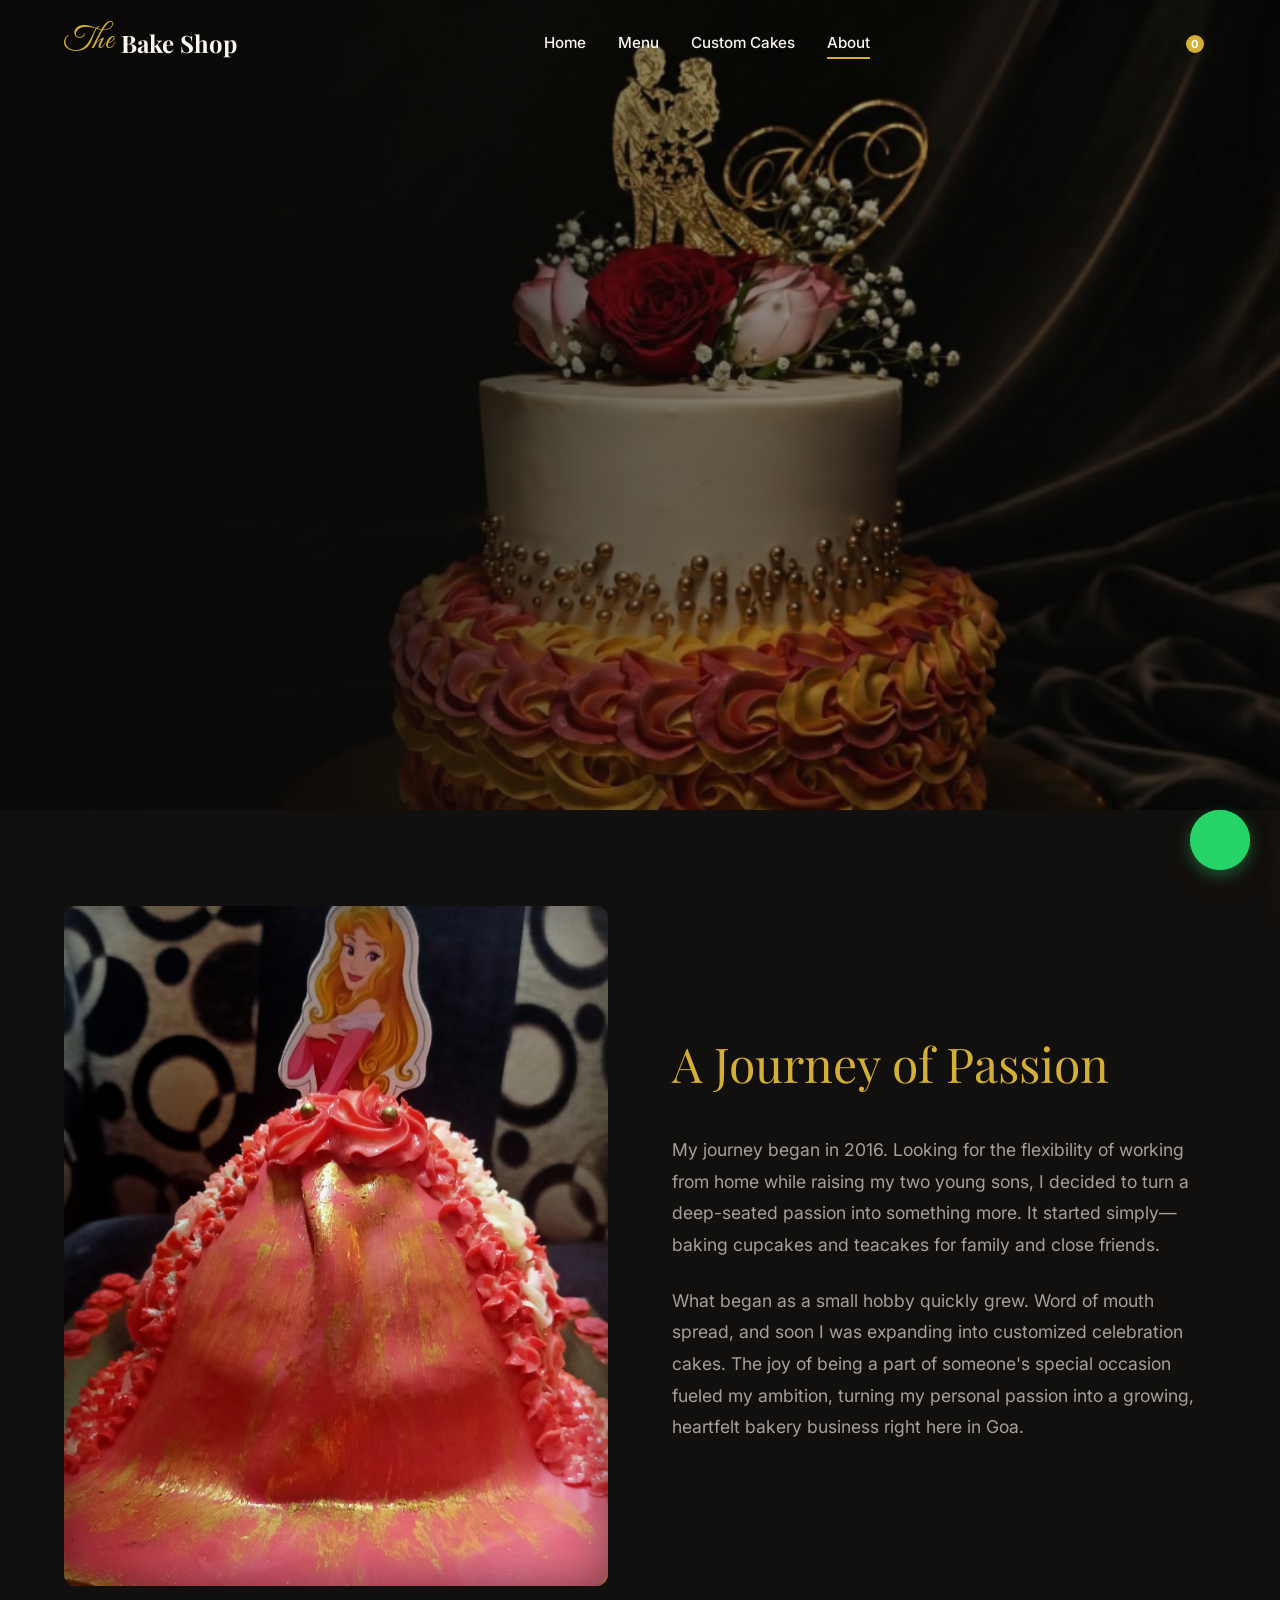
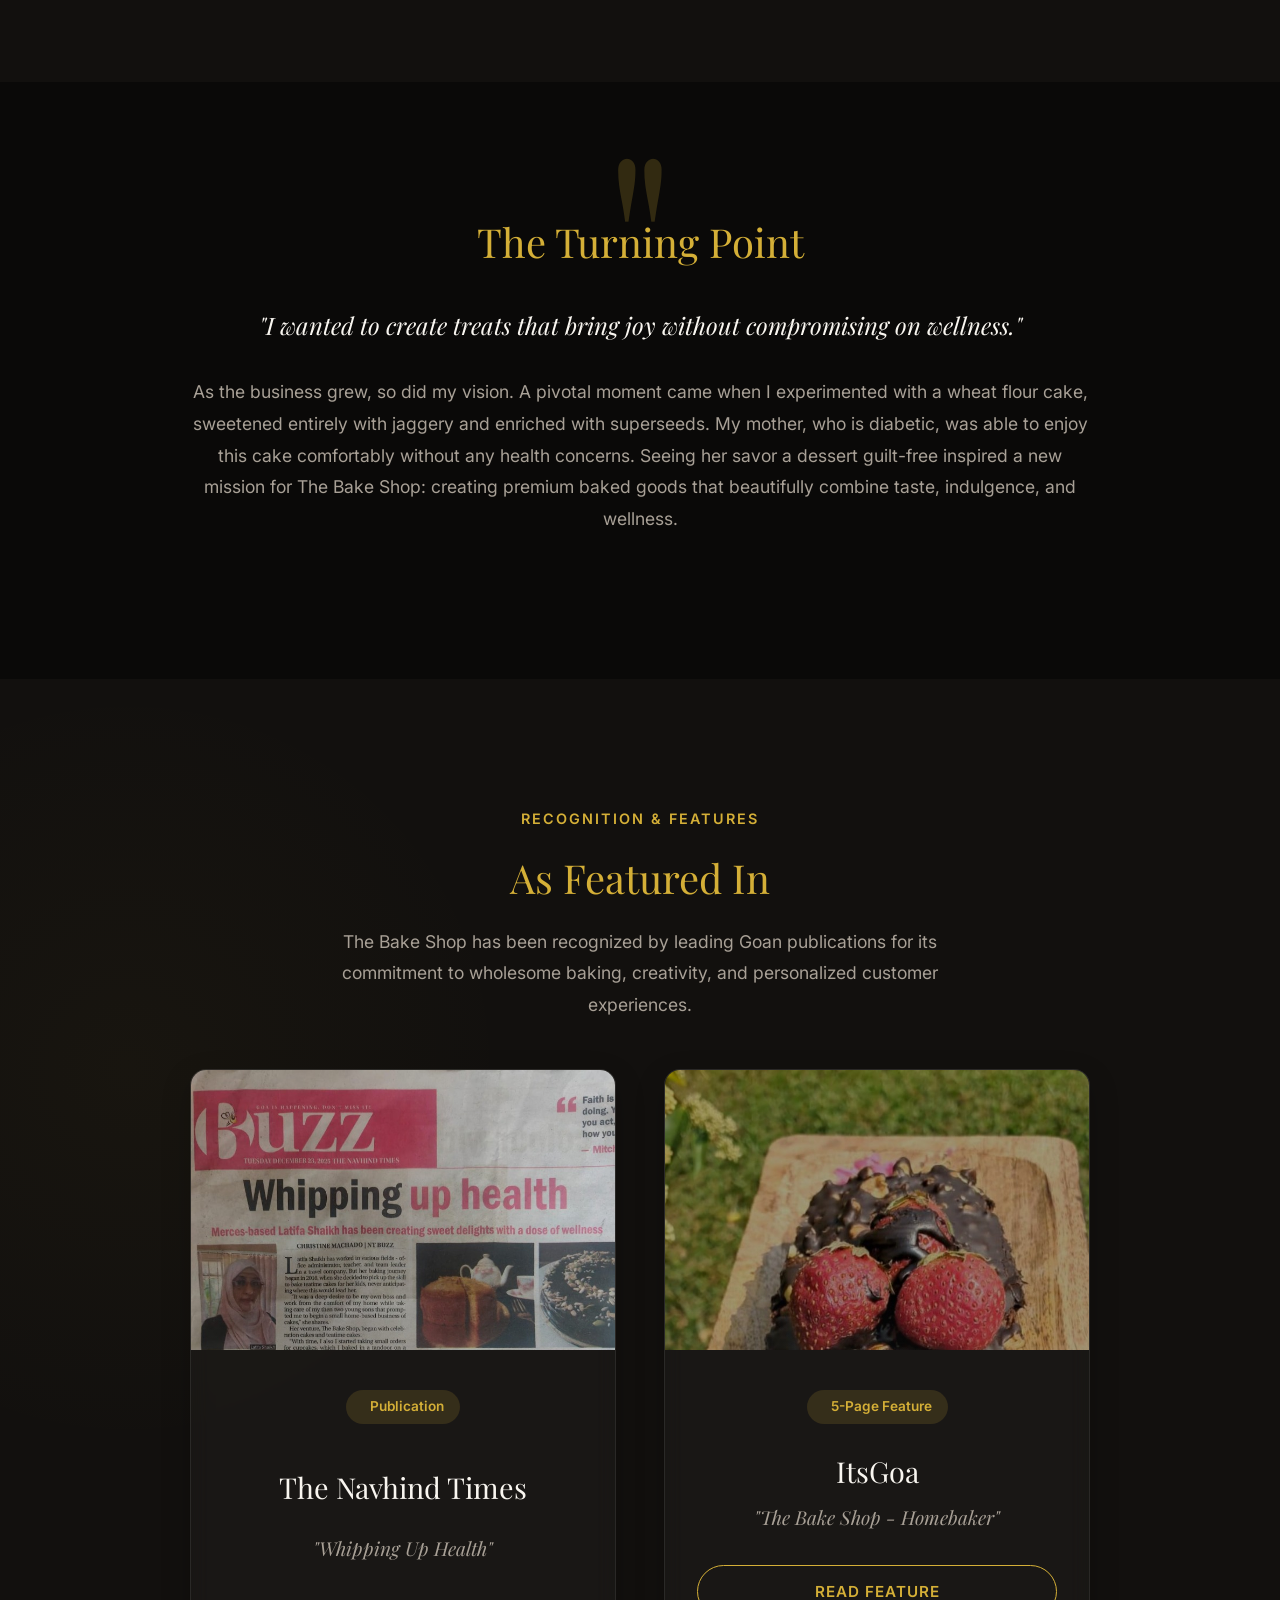
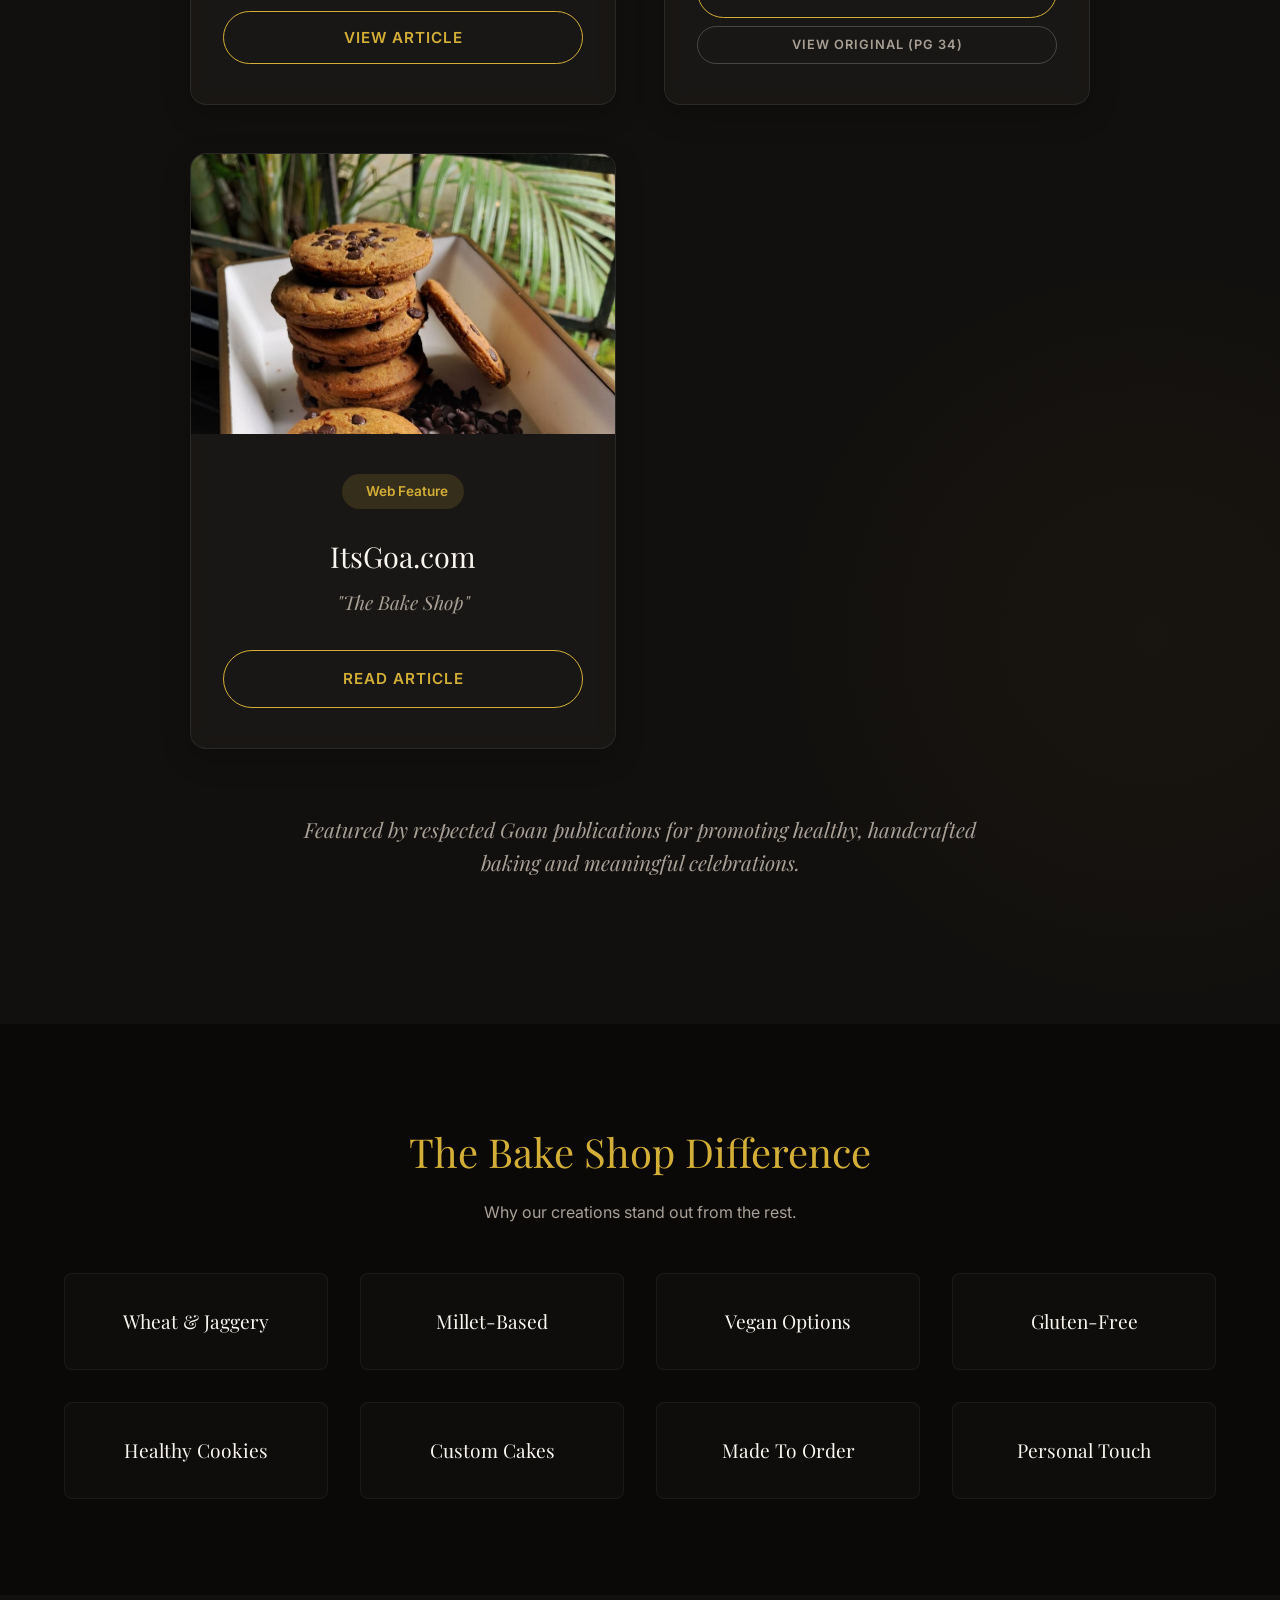
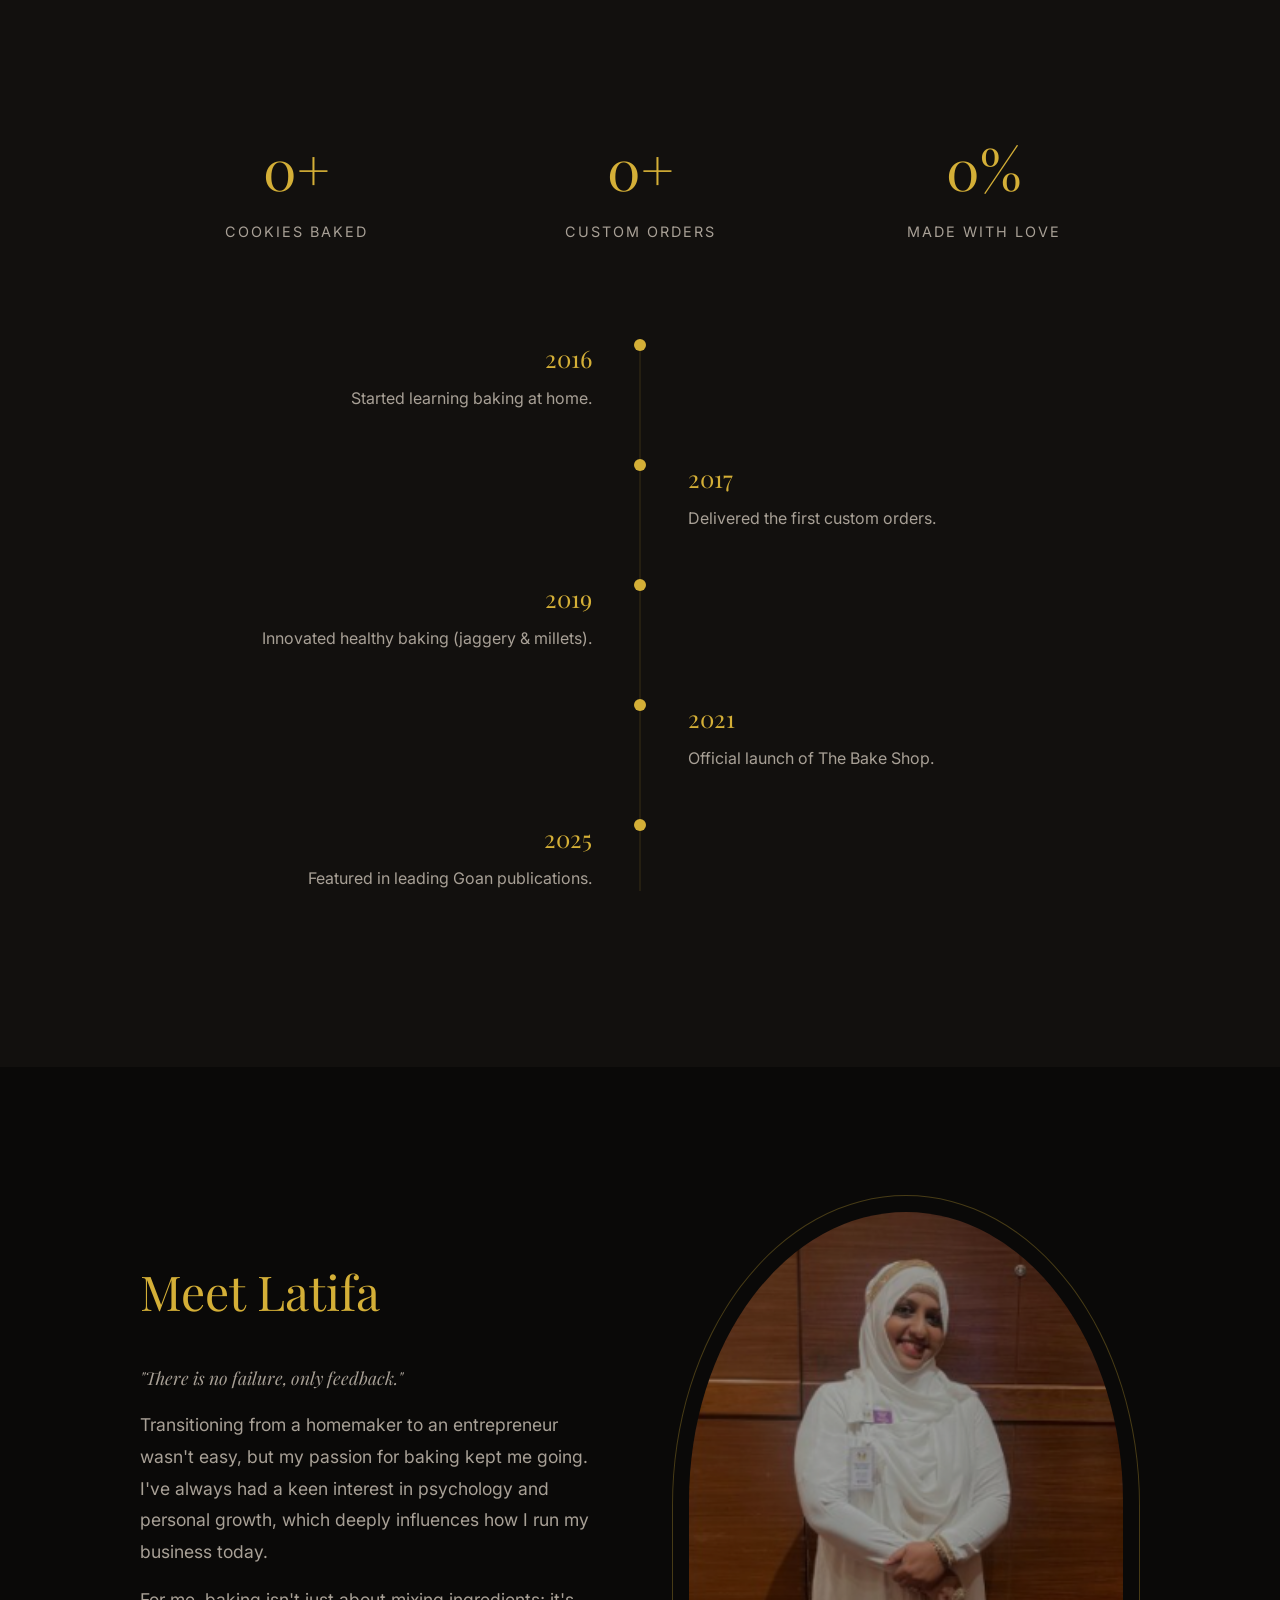
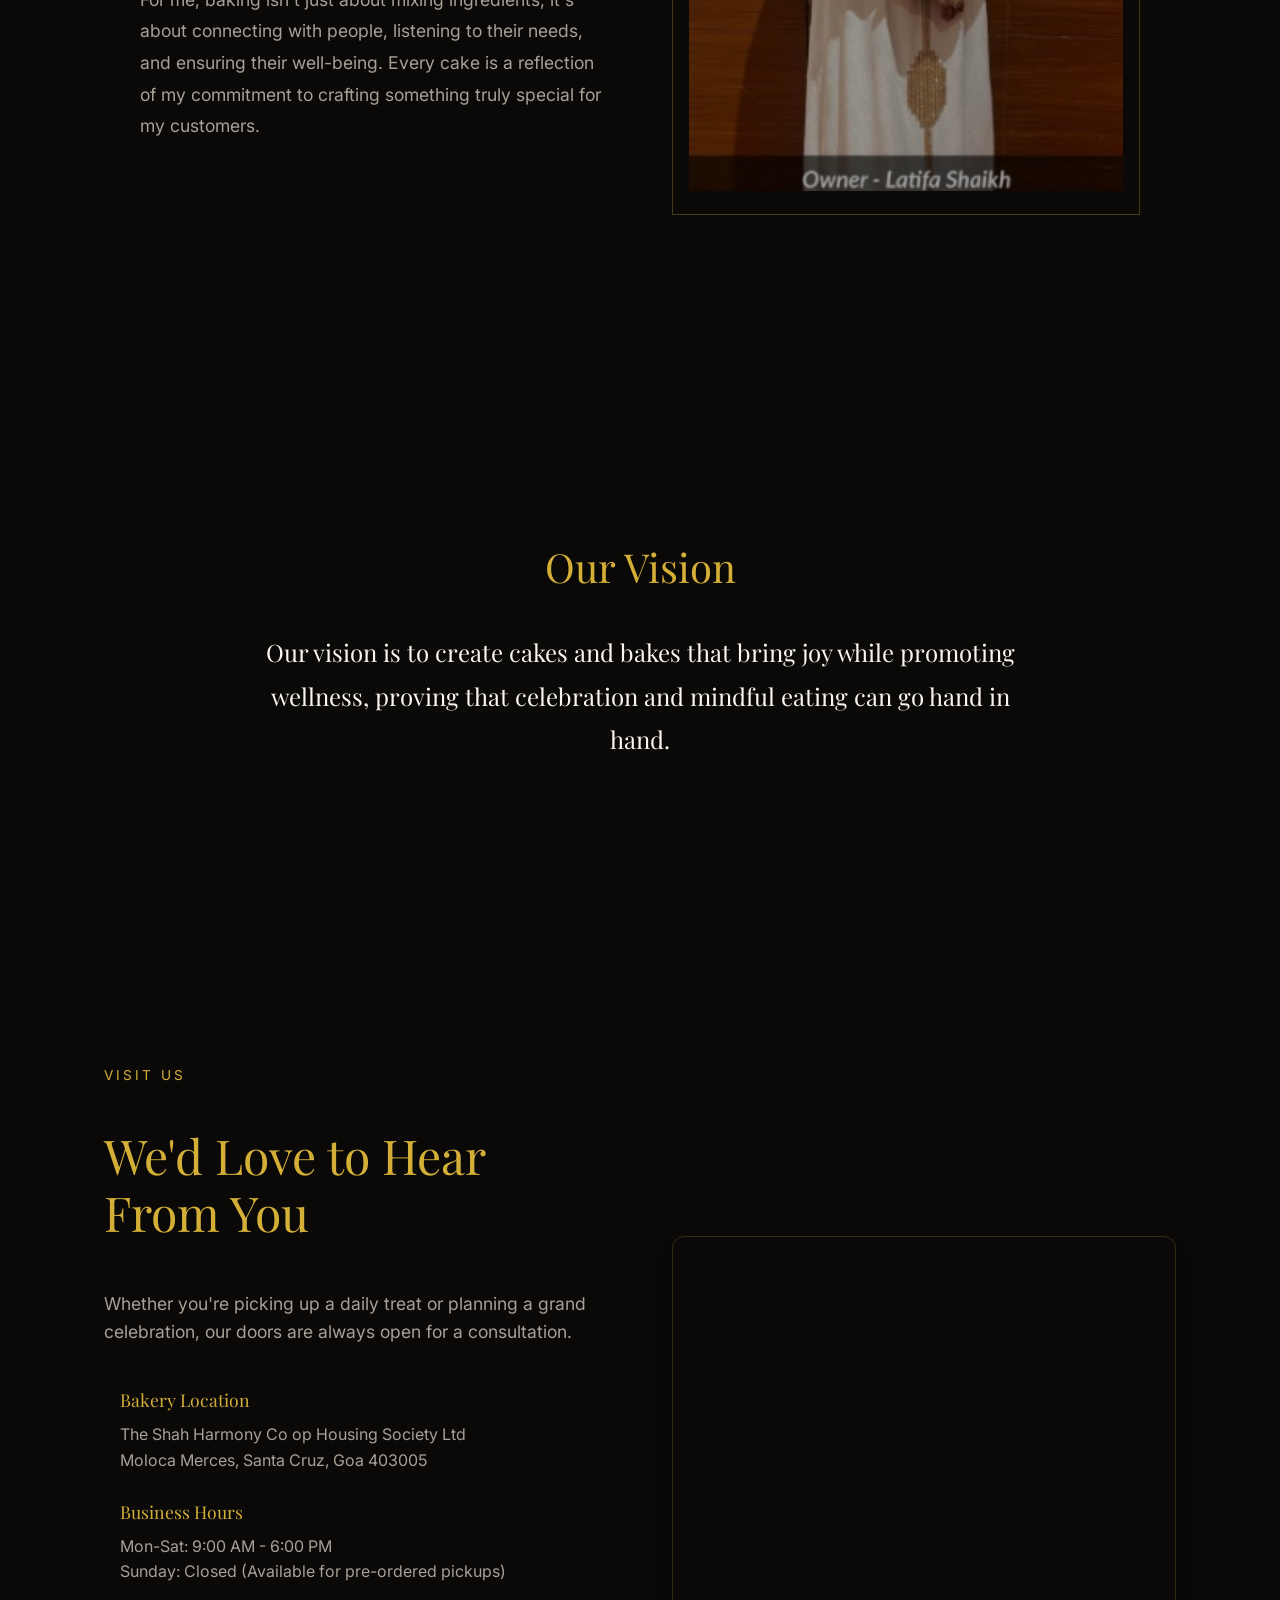
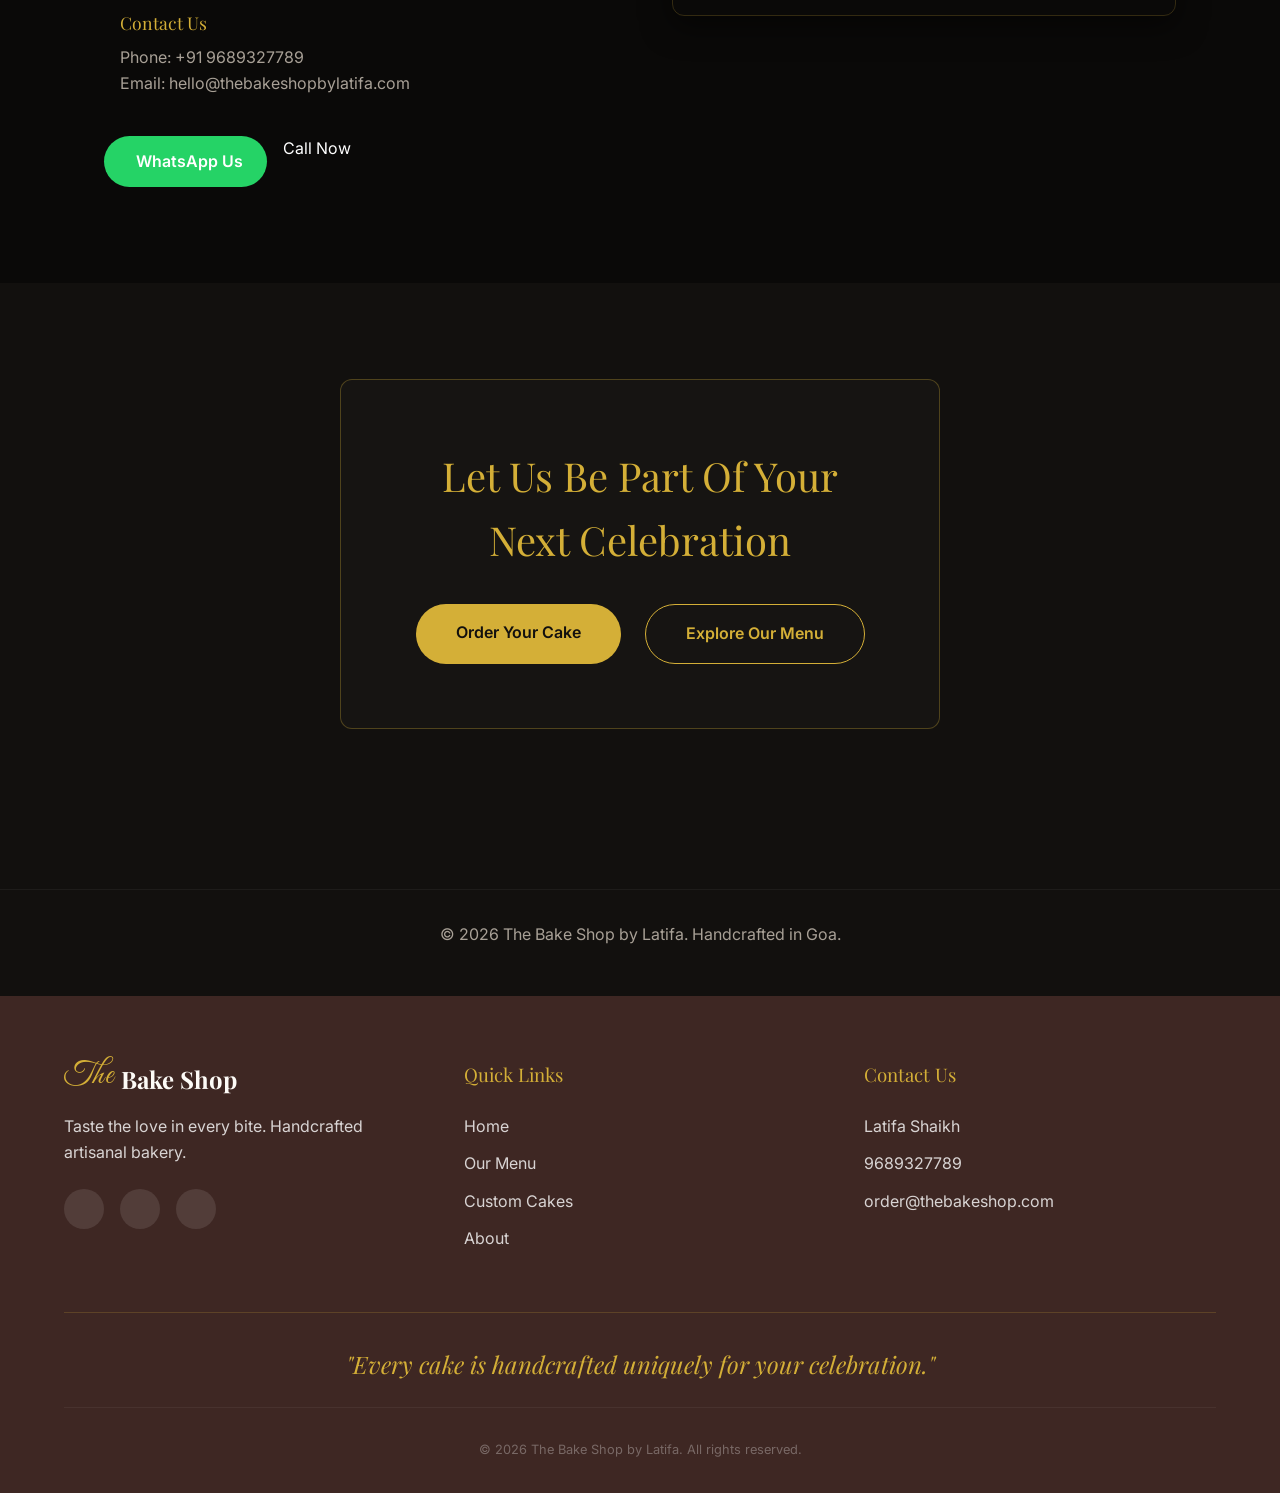
==== about.html @ 518156a5 "first commit" ====
<!DOCTYPE html>
<html lang="en">
<head>
    <meta charset="UTF-8">
    <meta name="viewport" content="width=device-width, initial-scale=1.0">
    <title>About Us | The Bake Shop by Latifa</title>
    
    <!-- Google Fonts -->
    <link rel="preconnect" href="https://fonts.googleapis.com">
    <link rel="preconnect" href="https://fonts.gstatic.com" crossorigin>
    <link href="https://fonts.googleapis.com/css2?family=Playfair+Display:ital,wght@0,400;0,600;0,700;1,400&family=Inter:wght@300;400;500;600&family=Great+Vibes&display=swap" rel="stylesheet">
    
    <!-- Phosphor Icons -->
    <script src="https://unpkg.com/@phosphor-icons/web"></script>
    
    <!-- CSS -->
    <link rel="stylesheet" href="styles.css">
    <link rel="stylesheet" href="about.css">
</head>
<body class="about-body">

    <!-- SECTION 1: HERO SECTION -->
    <section class="about-hero">
        <div class="about-hero-bg"></div>
        <div class="about-hero-overlay"></div>
        <div class="about-hero-content">
            <h1>Crafting Sweet Moments, Thoughtfully Baked</h1>
            <p>From a home kitchen in Goa to hundreds of celebrations, every creation is made with care, creativity, and a commitment to wholesome ingredients.</p>
        </div>
    </section>

    <!-- SECTION 2: OUR STORY -->
    <section class="about-section">
        <div class="story-container fade-up">
            <div class="story-image-wrap">
                <img src="assets/customized cake 4.jpg" alt="Baking at home" class="story-image">
            </div>
            <div class="story-content">
                <h2>A Journey of Passion</h2>
                <p>My journey began in 2016. Looking for the flexibility of working from home while raising my two young sons, I decided to turn a deep-seated passion into something more. It started simply—baking cupcakes and teacakes for family and close friends.</p>
                <p>What began as a small hobby quickly grew. Word of mouth spread, and soon I was expanding into customized celebration cakes. The joy of being a part of someone's special occasion fueled my ambition, turning my personal passion into a growing, heartfelt bakery business right here in Goa.</p>
            </div>
        </div>
    </section>

    <!-- SECTION 3: THE TURNING POINT -->
    <section class="turning-point fade-up">
        <div class="turning-point-content">
            <h2>The Turning Point</h2>
            <p class="turning-point-quote">"I wanted to create treats that bring joy without compromising on wellness."</p>
            <p class="turning-point-text">As the business grew, so did my vision. A pivotal moment came when I experimented with a wheat flour cake, sweetened entirely with jaggery and enriched with superseeds. My mother, who is diabetic, was able to enjoy this cake comfortably without any health concerns. Seeing her savor a dessert guilt-free inspired a new mission for The Bake Shop: creating premium baked goods that beautifully combine taste, indulgence, and wellness.</p>
        </div>
    </section>

    <!-- SECTION 4: AS FEATURED IN -->
    <section class="featured-section">
        <div class="section-header fade-up">
            <p class="eyebrow-text">Recognition & Features</p>
            <h2>As Featured In</h2>
            <p class="description-text">The Bake Shop has been recognized by leading Goan publications for its commitment to wholesome baking, creativity, and personalized customer experiences.</p>
        </div>
        <div class="featured-grid">
            <!-- Card 1 -->
            <div class="featured-card fade-up">
                <div class="featured-img-wrap">
                    <img src="assets/newspaper_feature_new.jpg" alt="The Navhind Times Feature">
                </div>
                <div class="featured-content">
                    <div class="featured-badge"><i class="ph ph-newspaper"></i> Publication</div>
                    <h3>The Navhind Times</h3>
                    <p>"Whipping Up Health"</p>
                    <button class="btn-outline feature-btn" onclick="openLightbox('assets/newspaper_feature_new.jpg')">View Article</button>
                </div>
            </div>
            <!-- Card 2 -->
            <div class="featured-card fade-up">
                <div class="featured-img-wrap">
                    <img src="assets/itsgoa_1.jpg" alt="ItsGoa Feature">
                </div>
                <div class="featured-content">
                    <div class="featured-badge"><i class="ph ph-article"></i> 5-Page Feature</div>
                    <h3>ItsGoa</h3>
                    <p>"The Bake Shop - Homebaker"</p>
                    <div style="display: flex; flex-direction: column; gap: 0.5rem; width: 100%;">
                        <button class="btn-outline feature-btn" onclick="openGallery()">Read Feature</button>
                        <a href="https://issuu.com/itsgoa/docs/eat_stay_goa-_february_issue_2026/34" target="_blank" class="btn-outline feature-btn" style="border-color: rgba(255,255,255,0.2); color: var(--text-muted); font-size: 0.8rem; padding: 0.5rem;">View Original (Pg 34)</a>
                    </div>
                </div>
            </div>
            <!-- Card 3 -->
            <div class="featured-card fade-up delay-1">
                <div class="featured-img-wrap">
                    <img src="assets/itsgoa_web_feature.jpg" alt="ItsGoa Web Feature" style="object-fit: cover;">
                </div>
                <div class="featured-content">
                    <div class="featured-badge"><i class="ph ph-article"></i> Web Feature</div>
                    <h3>ItsGoa.com</h3>
                    <p>"The Bake Shop"</p>
                    <div style="display: flex; flex-direction: column; gap: 0.5rem; width: 100%;">
                        <a href="https://itsgoa.com/the-bake-shop/" target="_blank" class="btn-outline feature-btn">Read Article</a>
                    </div>
                </div>
            </div>
        </div>
        <div class="featured-trust-statement fade-up">
            <p>Featured by respected Goan publications for promoting healthy, handcrafted baking and meaningful celebrations.</p>
        </div>
    </section>

    <!-- SECTION 5: WHAT MAKES US DIFFERENT -->
    <section class="features-section">
        <div class="section-header fade-up">
            <h2>The Bake Shop Difference</h2>
            <p>Why our creations stand out from the rest.</p>
        </div>
        <div class="features-grid">
            <div class="feature-box">
                <i class="ph ph-plant"></i>
                <h3>Wheat & Jaggery</h3>
            </div>
            <div class="feature-box">
                <i class="ph ph-grains"></i>
                <h3>Millet-Based</h3>
            </div>
            <div class="feature-box">
                <i class="ph ph-leaf"></i>
                <h3>Vegan Options</h3>
            </div>
            <div class="feature-box">
                <i class="ph ph-drop"></i>
                <h3>Gluten-Free</h3>
            </div>
            <div class="feature-box">
                <i class="ph ph-cookie"></i>
                <h3>Healthy Cookies</h3>
            </div>
            <div class="feature-box">
                <i class="ph ph-cake"></i>
                <h3>Custom Cakes</h3>
            </div>
            <div class="feature-box">
                <i class="ph ph-clock"></i>
                <h3>Made To Order</h3>
            </div>
            <div class="feature-box">
                <i class="ph ph-heart"></i>
                <h3>Personal Touch</h3>
            </div>
        </div>
    </section>

    <!-- SECTION 6: JOURNEY & MILESTONES -->
    <section class="milestones-section">
        <div class="stats-grid fade-up">
            <div class="stat-item">
                <h3><span class="counter-val" data-target="5000">0</span>+</h3>
                <p>Cookies Baked</p>
            </div>
            <div class="stat-item">
                <h3><span class="counter-val" data-target="500">0</span>+</h3>
                <p>Custom Orders</p>
            </div>
            <div class="stat-item">
                <h3><span class="counter-val" data-target="100">0</span>%</h3>
                <p>Made with Love</p>
            </div>
        </div>
        
        <div class="timeline fade-up">
            <div class="timeline-item" style="text-align: right;">
                <div class="timeline-dot"></div>
                <div class="timeline-content">
                    <h4>2016</h4>
                    <p>Started learning baking at home.</p>
                </div>
            </div>
            <div class="timeline-item" style="text-align: left;">
                <div class="timeline-dot"></div>
                <div class="timeline-content">
                    <h4>2017</h4>
                    <p>Delivered the first custom orders.</p>
                </div>
            </div>
            <div class="timeline-item" style="text-align: right;">
                <div class="timeline-dot"></div>
                <div class="timeline-content">
                    <h4>2019</h4>
                    <p>Innovated healthy baking (jaggery & millets).</p>
                </div>
            </div>
            <div class="timeline-item" style="text-align: left;">
                <div class="timeline-dot"></div>
                <div class="timeline-content">
                    <h4>2021</h4>
                    <p>Official launch of The Bake Shop.</p>
                </div>
            </div>
            <div class="timeline-item" style="text-align: right;">
                <div class="timeline-dot"></div>
                <div class="timeline-content">
                    <h4>2025</h4>
                    <p>Featured in leading Goan publications.</p>
                </div>
            </div>
        </div>
    </section>

    <!-- SECTION 7: MEET LATIFA SHAIKH -->
    <section class="founder-section">
        <div class="founder-container fade-up">
            <div class="founder-content">
                <h2>Meet Latifa</h2>
                <p class="founder-quote">"There is no failure, only feedback."</p>
                <p>Transitioning from a homemaker to an entrepreneur wasn't easy, but my passion for baking kept me going. I've always had a keen interest in psychology and personal growth, which deeply influences how I run my business today.</p>
                <p>For me, baking isn't just about mixing ingredients; it's about connecting with people, listening to their needs, and ensuring their well-being. Every cake is a reflection of my commitment to crafting something truly special for my customers.</p>
            </div>
            <div class="founder-image-wrap">
                <!-- Using a premium cake image as placeholder for portrait -->
                <img src="og cake pics/latifa_portrait.png" alt="Latifa Shaikh Placeholder" class="founder-image">
            </div>
        </div>
    </section>

    <!-- SECTION 8: OUR VISION -->
    <section class="vision-section">
        <div class="vision-overlay"></div>
        <div class="vision-content fade-up">
            <h2>Our Vision</h2>
            <p>Our vision is to create cakes and bakes that bring joy while promoting wellness, proving that celebration and mindful eating can go hand in hand.</p>
        </div>
    </section>

    
    <!-- Visit Us Section -->
    <section class="section-visit-us about-visit dark-section">
        <div class="container visit-split fade-up">
            <div class="contact-info">
                <span class="section-label">Visit Us</span>
                <h2 class="section-title text-light">We'd Love to Hear From You</h2>
                <p style="color:var(--text-muted); font-size:1.1rem; line-height:1.6; margin-bottom:1rem;">Whether you're picking up a daily treat or planning a grand celebration, our doors are always open for a consultation.</p>
                
                <div class="contact-item">
                    <i class="ph ph-map-pin contact-icon"></i>
                    <div class="contact-details">
                        <h4>Bakery Location</h4>
                        <p>The Shah Harmony Co op Housing Society Ltd<br>Moloca Merces, Santa Cruz, Goa 403005</p>
                    </div>
                </div>
                <div class="contact-item">
                    <i class="ph ph-clock contact-icon"></i>
                    <div class="contact-details">
                        <h4>Business Hours</h4>
                        <p>Mon-Sat: 9:00 AM - 6:00 PM<br>Sunday: Closed (Available for pre-ordered pickups)</p>
                    </div>
                </div>
                <div class="contact-item">
                    <i class="ph ph-phone contact-icon"></i>
                    <div class="contact-details">
                        <h4>Contact Us</h4>
                        <p>Phone: +91 9689327789<br>Email: hello@thebakeshopbylatifa.com</p>
                    </div>
                </div>
                
                <div class="contact-buttons">
                    <a href="https://wa.me/919689327789" class="btn-whatsapp" target="_blank"><i class="ph ph-whatsapp-logo"></i> WhatsApp Us</a>
                    <a href="tel:+919689327789" class="btn-outline-gold" style="border-color: rgba(255,255,255,0.2); color: #fff;"><i class="ph ph-phone-call"></i> Call Now</a>
                </div>
            </div>
            
            <div class="map-wrapper fade-in">
                <iframe src="https://maps.google.com/maps?q=The+Bake+Shop+by+Latifa,+Moloca+Merces,+Santa+Cruz,+Goa+403005&t=&z=13&ie=UTF8&iwloc=&output=embed" allowfullscreen="" loading="lazy" referrerpolicy="no-referrer-when-downgrade"></iframe>
            </div>
        </div>
        
        
        </div>
    </section>

    <!-- SECTION 9: FINAL CTA -->
    <section class="cta-section">
        <div class="cta-content fade-up">
            <h2>Let Us Be Part Of Your Next Celebration</h2>
            <div class="cta-buttons">
                <a href="https://wa.me/919689327789" class="btn-gold" target="_blank">Order Your Cake</a>
                <a href="menu.html" class="btn-outline">Explore Our Menu</a>
            </div>
        </div>
    </section>

    <!-- Lightbox Modal for Single Image -->
    <div id="imageLightbox" class="lightbox-modal">
        <span class="close-lightbox" onclick="closeLightbox()">&times;</span>
        <div class="lightbox-content">
            <img id="lightboxImg" src="" alt="Feature Article">
        </div>
    </div>

    <!-- Gallery Modal for ItsGoa Article -->
    <div id="galleryModal" class="lightbox-modal">
        <span class="close-lightbox" onclick="closeGallery()">&times;</span>
        <div class="gallery-container">
            <img id="galleryImg" class="gallery-image" src="" alt="Gallery Image">
            <button class="gallery-prev" onclick="changeGalleryImage(-1)">&#10094;</button>
            <button class="gallery-next" onclick="changeGalleryImage(1)">&#10095;</button>
            <div class="gallery-indicator" id="galleryIndicator">Page 1 of 5</div>
        </div>
    </div>

    <!-- GSAP for animations -->
    <script src="https://cdnjs.cloudflare.com/ajax/libs/gsap/3.12.2/gsap.min.js"></script>
    <script src="https://cdnjs.cloudflare.com/ajax/libs/gsap/3.12.2/ScrollTrigger.min.js"></script>
    
    <!-- Custom Scripts -->
    <script src="script.js"></script>
    <script src="about.js"></script>

    
    <footer>
        <div style="text-align: center; padding: 2rem; border-top: 1px solid rgba(255,255,255,0.05); margin-top: 4rem; color: var(--text-muted);">
            <p>&copy; 2026 The Bake Shop by Latifa. Handcrafted in Goa.</p>
        </div>
    </footer>


</body>
</html>
---- styles.css ----
:root {
  /* Light Mode Variables */
  --bg-color: #FDFBF7; /* Cream / Beige */
  --surface-color: #FFFFFF;
  --text-main: #3E2723; /* Dark chocolate black */
  --text-muted: #5D4037; /* Warm brown */
  --accent-gold: #D4AF37; /* Gold accents */
  --accent-light: #F4E8D6;
  --border-color: #E8E0D5;
  --pastel-highlight: #FADADD; /* Soft pastel pink */
  
  --shadow-sm: 0 2px 8px rgba(62, 39, 35, 0.05);
  --shadow-md: 0 8px 24px rgba(62, 39, 35, 0.08);
  --shadow-lg: 0 16px 32px rgba(62, 39, 35, 0.12);
  
  --font-heading: 'Playfair Display', serif;
  --font-body: 'Inter', sans-serif;
  --font-accent: 'Great Vibes', cursive;
  
  --radius-sm: 8px;
  --radius-md: 16px;
  --radius-lg: 24px;
  --radius-full: 9999px;
  
  --transition: all 0.3s ease;
}

[data-theme="dark"] {
  --bg-color: #1F1A17; /* Dark organic brown/black */
  --surface-color: #2D2421;
  --text-main: #FDFBF7;
  --text-muted: #D7CCC8;
  --accent-gold: #E6C266;
  --accent-light: #3E322D;
  --border-color: #4A3E39;
  --shadow-sm: 0 2px 8px rgba(0, 0, 0, 0.2);
  --shadow-md: 0 8px 24px rgba(0, 0, 0, 0.3);
  --shadow-lg: 0 16px 32px rgba(0, 0, 0, 0.4);
}

/* Base Styles */
* {
  margin: 0;
  padding: 0;
  box-sizing: border-box;
}

html {
  scroll-behavior: smooth;
}

body {
  font-family: var(--font-body);
  background-color: var(--bg-color);
  color: var(--text-main);
  line-height: 1.6;
  transition: var(--transition);
}

h1, h2, h3, h4, h5, h6 {
  font-family: var(--font-heading);
  font-weight: 600;
  color: var(--text-main);
  margin-bottom: 1rem;
}

p {
  margin-bottom: 1rem;
  color: var(--text-muted);
}

a {
  text-decoration: none;
  color: inherit;
  transition: var(--transition);
}

ul {
  list-style: none;
}

button {
  cursor: pointer;
  font-family: var(--font-body);
  border: none;
  background: none;
  transition: var(--transition);
}

.btn-primary {
  background-color: var(--text-main);
  color: var(--bg-color);
  padding: 0.75rem 1.5rem;
  border-radius: var(--radius-full);
  font-weight: 500;
  display: inline-flex;
  align-items: center;
  justify-content: center;
  gap: 0.5rem;
}

.btn-primary:hover {
  background-color: var(--accent-gold);
  color: #fff;
  transform: translateY(-2px);
  box-shadow: var(--shadow-md);
}

.btn-secondary {
  background-color: transparent;
  color: var(--text-main);
  padding: 0.75rem 1.5rem;
  border-radius: var(--radius-full);
  font-weight: 500;
  border: 1px solid var(--text-main);
  display: inline-flex;
  align-items: center;
  justify-content: center;
}

.btn-secondary:hover {
  background-color: var(--text-main);
  color: var(--bg-color);
}

.accent-text {
  font-family: var(--font-accent);
  color: var(--accent-gold);
  font-size: 2.5rem;
  font-weight: 400;
  line-height: 1;
}

/* Navbar */
.navbar {
  position: fixed;
  top: 0;
  left: 0;
  width: 100%;
  padding: 1.5rem 5%;
  display: flex;
  justify-content: space-between;
  align-items: center;
  z-index: 1000;
  background-color: transparent;
  transition: var(--transition);
}

.navbar.scrolled {
  background-color: rgba(253, 251, 247, 0.95);
  backdrop-filter: blur(10px);
  padding: 1rem 5%;
  box-shadow: var(--shadow-sm);
}

[data-theme="dark"] .navbar.scrolled {
  background-color: rgba(31, 26, 23, 0.95);
}

.nav-logo {
  font-family: var(--font-heading);
  font-size: 1.5rem;
  font-weight: 700;
  display: flex;
  align-items: center;
  gap: 0.5rem;
}

.nav-logo .accent-text {
  font-size: 2rem;
  margin-top: -5px;
}

.nav-links {
  display: flex;
  gap: 2rem;
  align-items: center;
}

.nav-links a {
  font-weight: 500;
  font-size: 0.95rem;
  position: relative;
}

.nav-links a::after {
  content: '';
  position: absolute;
  bottom: -4px;
  left: 0;
  width: 0;
  height: 2px;
  background-color: var(--accent-gold);
  transition: var(--transition);
}

.nav-links a:hover::after, .nav-links a.active::after {
  width: 100%;
}

.nav-icons {
  display: flex;
  gap: 1.25rem;
  align-items: center;
}

.nav-icons button, .nav-icons a {
  font-size: 1.25rem;
  color: var(--text-main);
  position: relative;
}

.nav-icons button:hover, .nav-icons a:hover {
  color: var(--accent-gold);
}

.cart-count {
  position: absolute;
  top: -8px;
  right: -8px;
  background-color: var(--accent-gold);
  color: #fff;
  font-size: 0.7rem;
  font-weight: 700;
  width: 18px;
  height: 18px;
  border-radius: 50%;
  display: flex;
  align-items: center;
  justify-content: center;
}

@keyframes cartShake {
  0% { transform: scale(1) rotate(0deg); }
  25% { transform: scale(1.2) rotate(10deg); }
  50% { transform: scale(1.2) rotate(-10deg); }
  75% { transform: scale(1.2) rotate(10deg); }
  100% { transform: scale(1) rotate(0deg); }
}

.nav-icons button.shake {
  animation: cartShake 0.5s ease-in-out;
  color: var(--accent-gold);
}

.flying-item {
  position: fixed;
  z-index: 9999;
  color: var(--accent-gold);
  font-size: 1.5rem;
  pointer-events: none;
  transition: transform 0.6s cubic-bezier(0.2, 0.8, 0.2, 1), opacity 0.6s ease;
  margin-left: -0.75rem;
  margin-top: -0.75rem;
}

/* Hamburger */
.hamburger {
  display: none;
  flex-direction: column;
  gap: 5px;
}
.hamburger span {
  width: 25px;
  height: 2px;
  background-color: var(--text-main);
  transition: var(--transition);
}

/* Sections */
section {
  padding: 6rem 5%;
}

.subpage-content {
  padding-top: 100px;
}

.about-page-content {
  min-height: 60vh;
  display: flex;
  align-items: center;
}

.section-header {
  text-align: center;
  margin-bottom: 3rem;
}

.section-header .accent-text {
  display: block;
  margin-bottom: 0.5rem;
}

.section-header h2 {
  font-size: 2.5rem;
}

/* Hero Section */
.hero {
  min-height: 100vh;
  display: flex;
  align-items: center;
  padding-top: 8rem;
  gap: 4rem;
  padding-left: 5%;
  padding-right: 5%;
}

.hero-content {
  flex: 1;
  max-width: 600px;
}

.hero-content h1 {
  font-size: 4rem;
  line-height: 1.1;
  margin-bottom: 1.5rem;
}

.hero-content p {
  font-size: 1.1rem;
  margin-bottom: 2.5rem;
  color: var(--text-muted);
}

.hero-actions {
  display: flex;
  gap: 1rem;
}

.hero-image {
  flex: 1;
  position: relative;
}

.hero-slider {
  position: relative;
  width: 100%;
  aspect-ratio: 4/5;
  border-radius: var(--radius-lg);
  box-shadow: var(--shadow-lg);
  overflow: hidden;
}

.auto-slider img.slide {
  position: absolute;
  top: 0;
  left: 0;
  width: 100%;
  height: 100%;
  object-fit: cover;
  object-position: center;
  opacity: 0;
  transition: opacity 1s ease-in-out;
}

.auto-slider img.slide.active {
  opacity: 1;
}

/* Specific reveal effect for selected slides */
.auto-slider img.slide.reveal-zoom {
  object-fit: contain;
  transform: scale(1.35);
  transition: opacity 1s ease-in-out, transform 3.5s ease-out;
}

.auto-slider img.slide.reveal-zoom.active {
  opacity: 1;
  transform: scale(1);
}

/* Manual Slider Styles */
.manual-slider img.slide {
  position: absolute;
  top: 0; left: 0; width: 100%; height: 100%;
  object-fit: cover;
  object-position: center;
  opacity: 0;
  transition: opacity 0.5s ease-in-out;
}

.manual-slider img.slide.active {
  opacity: 1;
}

.slider-btn {
  position: absolute;
  top: 50%;
  transform: translateY(-50%);
  background: rgba(0,0,0,0.5);
  color: white;
  border: none;
  font-size: 1.2rem;
  cursor: pointer;
  z-index: 20;
  opacity: 0;
  transition: opacity 0.3s, background 0.3s;
  border-radius: 50%;
  width: 40px;
  height: 40px;
  display: flex;
  align-items: center;
  justify-content: center;
}

.has-overlay:hover .slider-btn {
  opacity: 1;
}

.slider-btn.prev-btn { left: 10px; }
.slider-btn.next-btn { right: 10px; }

.slider-btn:hover {
  background: rgba(0,0,0,0.8);
}

.hero-badge {
  position: absolute;
  bottom: -20px;
  left: -20px;
  background-color: var(--surface-color);
  padding: 1.5rem;
  border-radius: var(--radius-md);
  box-shadow: var(--shadow-md);
  display: flex;
  align-items: center;
  gap: 1rem;
}

.hero-badge i {
  font-size: 2rem;
  color: var(--accent-gold);
}

.hero-badge-text {
  font-family: var(--font-heading);
  font-weight: 600;
  line-height: 1.2;
}

/* Featured Categories */
.category-grid {
  display: grid;
  grid-template-columns: repeat(auto-fit, minmax(280px, 1fr));
  gap: 2rem;
}

.category-card {
  background-color: var(--surface-color);
  border-radius: var(--radius-md);
  overflow: hidden;
  box-shadow: var(--shadow-sm);
  transition: var(--transition);
  text-align: center;
  padding-bottom: 1.5rem;
  border: 1px solid var(--border-color);
}

.category-card:hover {
  transform: translateY(-10px);
  box-shadow: var(--shadow-md);
  border-color: var(--accent-gold);
}

.category-image {
  width: 100%;
  aspect-ratio: 1 / 1;
  background-color: var(--accent-light);
  overflow: hidden;
  position: relative;
}

.category-image img {
  width: 100%;
  height: 100%;
  object-fit: cover;
  object-position: center;
  transition: transform 0.5s ease;
}

.category-card:hover .category-image img {
  transform: scale(1.05);
}

.has-overlay {
  position: relative;
}

.image-overlay {
  position: absolute;
  top: 0; left: 0; width: 100%; height: 100%;
  background: rgba(0,0,0,0.5);
  color: white;
  display: flex;
  align-items: center;
  justify-content: center;
  opacity: 0;
  transition: opacity 0.4s ease;
  font-family: var(--font-heading);
  font-size: 1.75rem;
  font-weight: 600;
  pointer-events: none;
  z-index: 10;
}

.has-overlay:hover .image-overlay {
  opacity: 1;
}

.category-card h3 {
  margin-top: 1.5rem;
  font-size: 1.5rem;
}

.category-card p {
  padding: 0 1.5rem;
  font-size: 0.9rem;
}

.category-card .btn-text {
  font-weight: 600;
  color: var(--accent-gold);
  text-transform: uppercase;
  font-size: 0.85rem;
  letter-spacing: 1px;
  display: inline-flex;
  align-items: center;
  gap: 0.5rem;
  margin-top: 1rem;
}

.category-card .btn-text i {
  transition: transform 0.3s ease;
}

.category-card:hover .btn-text i {
  transform: translateX(5px);
}

/* Healthy Bakes Showcase */
.healthy-showcase {
  background-color: var(--accent-light);
  border-radius: var(--radius-lg);
  padding: 4rem;
  display: flex;
  align-items: center;
  gap: 4rem;
  margin: 0 5%;
}

.healthy-image {
  flex: 1;
}

.healthy-image img {
  width: 100%;
  border-radius: var(--radius-md);
  box-shadow: var(--shadow-md);
}

.healthy-content {
  flex: 1;
}

.healthy-tags {
  display: flex;
  flex-wrap: wrap;
  gap: 1rem;
  margin-bottom: 2rem;
}

.tag {
  background-color: var(--bg-color);
  color: var(--text-main);
  padding: 0.5rem 1rem;
  border-radius: var(--radius-full);
  font-size: 0.85rem;
  font-weight: 500;
  display: flex;
  align-items: center;
  gap: 0.5rem;
  border: 1px solid var(--border-color);
}

/* Menu Section */
.menu-controls {
  display: flex;
  justify-content: space-between;
  align-items: center;
  margin-bottom: 2rem;
  flex-wrap: wrap;
  gap: 1rem;
}

.menu-filters {
  display: flex;
  gap: 1rem;
  overflow-x: auto;
  padding-bottom: 0.5rem;
}

.filter-btn {
  padding: 0.5rem 1.25rem;
  border-radius: var(--radius-full);
  border: 1px solid var(--border-color);
  background-color: var(--surface-color);
  color: var(--text-muted);
  white-space: nowrap;
}

.filter-btn.active, .filter-btn:hover {
  background-color: var(--text-main);
  color: var(--bg-color);
  border-color: var(--text-main);
}

.menu-search {
  position: relative;
}

.menu-search input {
  padding: 0.75rem 1rem 0.75rem 2.5rem;
  border-radius: var(--radius-full);
  border: 1px solid var(--border-color);
  background-color: var(--surface-color);
  color: var(--text-main);
  font-family: var(--font-body);
  width: 250px;
}

.menu-search i {
  position: absolute;
  left: 1rem;
  top: 50%;
  transform: translateY(-50%);
  color: var(--text-muted);
}

.menu-grid {
  display: grid;
  grid-template-columns: repeat(auto-fill, minmax(300px, 1fr));
  gap: 2rem;
}

.menu-item {
  background-color: var(--surface-color);
  border-radius: var(--radius-md);
  padding: 1.5rem;
  border: 1px solid var(--border-color);
  display: flex;
  flex-direction: column;
  transition: var(--transition);
}

.menu-item:hover {
  box-shadow: var(--shadow-lg);
  border-color: var(--accent-gold);
  transform: translateY(-4px);
}

.menu-item-image {
  width: 100%;
  aspect-ratio: 1 / 1;
  border-radius: var(--radius-sm);
  overflow: hidden;
  margin-bottom: 1rem;
  position: relative;
}

.menu-item-image img {
  width: 100%;
  height: 100%;
  object-fit: cover;
  object-position: center;
  transition: transform 0.5s ease;
}

.menu-item-tags {
  position: absolute;
  top: 0.5rem;
  left: 0.5rem;
  display: flex;
  flex-wrap: wrap;
  gap: 0.35rem;
  z-index: 2;
  padding-right: 0.5rem;
}

.menu-tag {
  font-size: 0.65rem;
  font-weight: 700;
  padding: 0.25rem 0.6rem;
  border-radius: var(--radius-full);
  text-transform: uppercase;
  letter-spacing: 0.5px;
  background-color: rgba(253, 251, 247, 0.9);
  color: var(--text-main);
  box-shadow: 0 4px 10px rgba(0,0,0,0.15);
  backdrop-filter: blur(4px);
  display: inline-block;
}

/* Specific Tag Colors */
.tag-bestseller { background: linear-gradient(135deg, var(--accent-gold), #b8860b); color: white; border: none; }
.tag-signature { background: var(--text-dark); color: var(--accent-gold); border: 1px solid var(--accent-gold); }
.tag-fresh-fruit { background: #e91e63; color: white; border: none; }
.tag-rich-chocolate { background: #3e2723; color: white; border: none; }
.tag-cream-cheese { background: #fff8e1; color: #5d4037; border: 1px solid #d7ccc8; }
.tag-premium { background: linear-gradient(135deg, #111, #000); color: #e5c158; border: 1px solid #e5c158; }
.tag-nutty { background: #795548; color: white; border: none; }
.tag-vegan-friendly { background: #2e7d32; color: white; border: none; }

.menu-item:hover .menu-item-image img {
  transform: scale(1.05);
}

.menu-item-header {
  display: flex;
  justify-content: space-between;
  align-items: flex-start;
  margin-bottom: 0.5rem;
}

.menu-item-title {
  font-family: var(--font-heading);
  font-size: 1.25rem;
  font-weight: 600;
}

.menu-item-desc {
  color: var(--text-muted);
  font-size: 0.9rem;
  line-height: 1.5;
  margin-bottom: 1rem;
  flex: 1;
}

.menu-item-info {
  display: flex;
  justify-content: space-between;
  align-items: center;
  padding-top: 1rem;
  margin-bottom: 1rem;
  border-top: 1px dashed var(--border-color);
}

.info-weight {
  font-size: 0.85rem;
  color: var(--text-muted);
  font-weight: 500;
}

.info-price {
  font-size: 1.15rem;
  font-weight: 700;
  color: var(--accent-gold);
}

.menu-item-footer {
  display: flex;
  justify-content: space-between;
  align-items: center;
  border-top: 1px solid var(--border-color);
  padding-top: 1rem;
  min-height: 48px; /* prevents jumping when morphing */
  position: relative;
}

/* Modern Premium Add Button */
.btn-add {
  background-color: var(--text-main);
  color: var(--bg-color);
  border: none;
  border-radius: var(--radius-sm);
  padding: 0.6rem 0;
  font-weight: 600;
  text-transform: uppercase;
  letter-spacing: 1px;
  font-size: 0.9rem;
  cursor: pointer;
  transition: all 0.3s cubic-bezier(0.175, 0.885, 0.32, 1.275);
  box-shadow: 0 4px 10px rgba(0,0,0,0.1);
  width: 100%;
  display: flex;
  align-items: center;
  justify-content: center;
}

.btn-add:hover {
  background-color: var(--accent-gold);
  box-shadow: 0 6px 15px rgba(229, 193, 88, 0.4);
  transform: translateY(-2px);
}

/* Quantity Selector Morphed State */
.qty-selector-morphed {
  display: flex;
  align-items: center;
  justify-content: space-between;
  background-color: var(--surface-color);
  border: 1px solid var(--accent-gold);
  border-radius: var(--radius-sm);
  padding: 0.25rem 0.5rem;
  width: 100%;
  box-shadow: 0 4px 15px rgba(229, 193, 88, 0.15);
  /* Initially hidden by JS or css scale, but we'll use GSAP or display none based on JS */
}

.qty-selector-morphed .qty-btn {
  width: 32px;
  height: 32px;
  display: flex;
  align-items: center;
  justify-content: center;
  background-color: transparent;
  color: var(--text-main);
  border: none;
  font-size: 1.2rem;
  cursor: pointer;
  border-radius: var(--radius-sm);
  transition: background-color 0.2s, color 0.2s;
}

.qty-selector-morphed .qty-btn:hover {
  background-color: rgba(229, 193, 88, 0.1);
  color: var(--accent-gold);
}

.qty-selector-morphed .qty-input {
  width: 40px;
  text-align: center;
  border: none;
  background: transparent;
  color: var(--text-main);
  font-weight: 700;
  font-size: 1rem;
}

/* Flying Thumbnail Animation */
.flying-thumbnail {
  position: fixed;
  z-index: 9999;
  border-radius: var(--radius-sm);
  pointer-events: none;
  box-shadow: 0 15px 35px rgba(0,0,0,0.3);
  object-fit: cover;
  transform-origin: center center;
}

/* Skeleton Loading State */
.skeleton-card {
  background-color: var(--surface-color);
  border-radius: var(--radius-sm);
  padding: 1.5rem;
  border: 1px solid var(--border-color);
  display: flex;
  flex-direction: column;
}

.skeleton-img {
  width: 100%;
  aspect-ratio: 1/1;
  border-radius: var(--radius-sm);
  background: linear-gradient(90deg, var(--bg-color) 25%, var(--border-color) 50%, var(--bg-color) 75%);
  background-size: 200% 100%;
  animation: shimmer 1.5s infinite linear;
  margin-bottom: 1rem;
}

.skeleton-text {
  height: 1rem;
  border-radius: 4px;
  background: linear-gradient(90deg, var(--bg-color) 25%, var(--border-color) 50%, var(--bg-color) 75%);
  background-size: 200% 100%;
  animation: shimmer 1.5s infinite linear;
  margin-bottom: 0.5rem;
}
.skeleton-text.title { width: 70%; height: 1.5rem; margin-bottom: 1rem; }
.skeleton-text.desc-1 { width: 100%; }
.skeleton-text.desc-2 { width: 80%; margin-bottom: 1.5rem; }
.skeleton-footer { width: 100%; height: 48px; border-radius: var(--radius-sm); }

@keyframes shimmer {
  0% { background-position: -200% 0; }
  100% { background-position: 200% 0; }
}
/* Nav Cart Feedback */
.cart-feedback-float {
  position: absolute;
  bottom: -30px;
  right: 50%;
  transform: translateX(50%);
  background-color: var(--accent-gold);
  color: #fff;
  font-size: 0.85rem;
  font-weight: 700;
  padding: 0.3rem 0.8rem;
  border-radius: var(--radius-full);
  pointer-events: none;
  opacity: 0;
  white-space: nowrap;
  box-shadow: 0 4px 10px rgba(0,0,0,0.2);
  z-index: 100;
}

/* Glow effect for Cart Icon */
.cart-icon-glow {
  animation: glowPulse 0.6s cubic-bezier(0.175, 0.885, 0.32, 1.275);
}

@keyframes glowPulse {
  0% { transform: scale(1); text-shadow: none; }
  50% { transform: scale(1.3); text-shadow: 0 0 15px var(--accent-gold); color: var(--accent-gold); }
  100% { transform: scale(1); text-shadow: none; }
}

/* Custom Cakes Showcase */
.custom-cakes-showcase {
  background-color: var(--text-main);
  color: var(--bg-color);
  border-radius: var(--radius-lg);
  padding: 4rem;
  display: flex;
  gap: 4rem;
  margin: 0 5%;
  align-items: center;
}

.custom-cakes-showcase .section-header {
  text-align: left;
  margin-bottom: 2rem;
}

.custom-cakes-showcase h2, 
.custom-cakes-showcase p,
.custom-cakes-showcase .section-header h2 {
  color: var(--bg-color);
}

.custom-cakes-showcase .text-muted {
  color: rgba(255, 255, 255, 0.7);
}

.custom-cake-form {
  background-color: var(--surface-color);
  padding: 2.5rem;
  border-radius: var(--radius-md);
  color: var(--text-main);
  box-shadow: var(--shadow-lg);
  width: 100%;
}

.form-group {
  margin-bottom: 1.5rem;
}

.form-group label {
  display: block;
  margin-bottom: 0.5rem;
  font-weight: 500;
  font-size: 0.9rem;
}

.form-control {
  width: 100%;
  padding: 0.75rem 1rem;
  border-radius: var(--radius-sm);
  border: 1px solid var(--border-color);
  background-color: var(--bg-color);
  color: var(--text-main);
  font-family: var(--font-body);
}

.custom-cake-form .btn-primary {
  width: 100%;
}

.gallery-grid {
  display: grid;
  grid-template-columns: repeat(2, 1fr);
  gap: 1rem;
  flex: 1;
}

.gallery-item {
  border-radius: var(--radius-sm);
  overflow: hidden;
  aspect-ratio: 1;
}

.gallery-item img {
  width: 100%;
  height: 100%;
  object-fit: cover;
  object-position: center;
  transition: var(--transition);
}

.gallery-item:hover img {
  transform: scale(1.05);
}

/* Gallery Page */
.gallery-page-grid {
  display: grid;
  grid-template-columns: repeat(auto-fill, minmax(300px, 1fr));
  gap: 1.5rem;
  margin: 0 5%;
}

/* About Section */
.about {
  text-align: center;
  max-width: 800px;
  margin: 0 auto;
}

.about .accent-text {
  font-size: 3rem;
}

/* Footer / Contact */
.footer {
  background-color: #3E2723;
  color: #FDFBF7;
  padding: 4rem 5% 2rem;
}

[data-theme="dark"] .footer {
  background-color: #15110F;
}

.footer-grid {
  display: grid;
  grid-template-columns: repeat(auto-fit, minmax(250px, 1fr));
  gap: 3rem;
  margin-bottom: 3rem;
}

.footer-col h3 {
  color: var(--accent-gold);
  margin-bottom: 1.5rem;
  font-family: var(--font-heading);
}

.footer-col p, .footer-col a {
  color: rgba(255, 255, 255, 0.8);
  margin-bottom: 0.75rem;
  display: block;
}

.footer-col a:hover {
  color: var(--accent-gold);
}

.social-links {
  display: flex;
  gap: 1rem;
  margin-top: 1.5rem;
}

.social-links a {
  width: 40px;
  height: 40px;
  border-radius: 50%;
  background-color: rgba(255, 255, 255, 0.1);
  display: flex;
  align-items: center;
  justify-content: center;
  font-size: 1.25rem;
  color: #fff;
}

.social-links a:hover {
  background-color: var(--accent-gold);
}

.footer-bottom {
  text-align: center;
  padding-top: 2rem;
  border-top: 1px solid rgba(255, 255, 255, 0.1);
  color: rgba(255, 255, 255, 0.6);
  font-size: 0.9rem;
}

/* Floating WhatsApp */
.floating-wa {
  position: fixed;
  bottom: 30px;
  right: 30px;
  width: 60px;
  height: 60px;
  background-color: #25D366;
  color: #fff;
  border-radius: 50%;
  display: flex;
  align-items: center;
  justify-content: center;
  font-size: 2rem;
  box-shadow: var(--shadow-lg);
  z-index: 1000;
  transition: var(--transition);
}

.floating-wa:hover {
  transform: scale(1.1);
}

/* Cart Modal */
.modal-overlay {
  position: fixed;
  top: 0;
  left: 0;
  width: 100%;
  height: 100%;
  background-color: rgba(0, 0, 0, 0.4);
  backdrop-filter: blur(8px);
  -webkit-backdrop-filter: blur(8px);
  z-index: 1001;
  opacity: 0;
  visibility: hidden;
  transition: all 0.4s ease;
}

.modal-overlay.active {
  opacity: 1;
  visibility: visible;
}

.cart-modal {
  position: fixed;
  top: 0;
  right: -400px;
  width: 400px;
  max-width: 100%;
  height: 100vh;
  background-color: var(--surface-color);
  z-index: 1002;
  box-shadow: var(--shadow-lg);
  display: flex;
  flex-direction: column;
  transition: transform 0.6s cubic-bezier(0.2, 0.8, 0.2, 1);
}

.cart-modal.active {
  transform: translateX(-400px);
}

.cart-header {
  padding: 1.5rem;
  border-bottom: 1px solid var(--border-color);
  display: flex;
  justify-content: space-between;
  align-items: center;
}

.cart-header h3 {
  margin: 0;
  display: flex;
  align-items: center;
  gap: 0.5rem;
}

.close-cart {
  font-size: 1.5rem;
}

.cart-items {
  flex-grow: 1;
  overflow-y: auto;
  padding: 1.5rem;
  display: flex;
  flex-direction: column;
  gap: 1rem;
}

.cart-item {
  display: flex;
  gap: 1rem;
  align-items: center;
  padding-bottom: 1rem;
  border-bottom: 1px solid var(--border-color);
}

.cart-item-info {
  flex-grow: 1;
}

.cart-item-title {
  font-weight: 600;
  font-family: var(--font-heading);
  margin-bottom: 0.25rem;
}

.cart-item-price {
  color: var(--accent-gold);
  font-size: 0.9rem;
  margin-bottom: 0.5rem;
}

.cart-item-remove {
  color: #ef4444;
  font-size: 1.2rem;
}

.cart-footer {
  padding: 1.5rem;
  border-top: 1px solid var(--border-color);
}

.cart-total {
  display: flex;
  justify-content: space-between;
  align-items: center;
  font-size: 1.25rem;
  font-weight: 600;
  margin-bottom: 1.5rem;
}

.cart-footer .btn-primary {
  width: 100%;
}

/* Responsive */
@media (max-width: 992px) {
  .hero {
    flex-direction: column;
    text-align: center;
    padding-top: 6rem;
  }
  .hero-actions {
    justify-content: center;
  }
  .healthy-showcase, .custom-cakes-showcase {
    flex-direction: column;
    padding: 3rem 2rem;
    margin: 0 1rem;
    text-align: center;
  }
  .custom-cakes-showcase .section-header {
    text-align: center;
  }
  .hero-content h1 {
    font-size: 3rem;
  }
  .gallery-grid {
    grid-template-columns: 1fr;
  }
}

@media (max-width: 768px) {
  body {
    overflow-x: hidden;
  }
  .navbar {
    padding: 1rem 1.5rem;
  }
  .nav-links {
    display: none;
    position: absolute;
    top: 100%;
    left: 0;
    width: 100%;
    background-color: var(--surface-color);
    flex-direction: column;
    padding: 2rem;
    box-shadow: 0 10px 20px rgba(0,0,0,0.1);
    z-index: 1000;
  }
  .nav-links.active {
    display: flex;
  }
  .hamburger {
    display: flex;
  }
  .nav-icons {
    margin-right: 0;
  }
  .menu-controls {
    flex-direction: column;
    align-items: flex-start;
    padding: 0 1rem;
  }
  .menu-filters {
    width: 100%;
    overflow-x: auto;
    -webkit-overflow-scrolling: touch;
    scrollbar-width: none;
  }
  .menu-filters::-webkit-scrollbar {
    display: none;
  }
  .menu-search {
    width: 100%;
  }
  .menu-search input {
    width: 100%;
  }
  .hero-content h1 {
    font-size: 2.25rem;
  }
  .hero-image {
    width: 100%;
    height: auto;
  }
  .menu-grid {
    grid-template-columns: repeat(auto-fill, minmax(240px, 1fr));
    padding: 0 1rem;
    gap: 1.5rem;
  }
  .custom-cakes-showcase {
    margin: 0;
    border-radius: 0;
  }
  .custom-cake-form {
    padding: 1.5rem;
  }
  .footer {
    padding: 3rem 1.5rem 2rem;
  }
  .cart-modal {
    width: 100%;
    right: -100%;
  }
  .cart-modal.active {
    transform: translateX(-100%);
  }
  .nav-icons button, .nav-icons a {
    font-size: 1.5rem; /* slightly larger for touch */
  }
}

@media (max-width: 480px) {
  .hero-content h1 {
    font-size: 1.8rem;
  }
  .hero-content p {
    font-size: 1rem;
  }
  .menu-grid {
    grid-template-columns: 1fr;
  }
  .section-header h2 {
    font-size: 2rem;
  }
  .healthy-showcase {
    padding: 2rem 1rem;
  }
}

/* Floating Support Button */
.floating-support-btn {
    position: fixed;
    bottom: 30px;
    right: 30px;
    z-index: 1000;
}

.support-icon {
    display: flex;
    align-items: center;
    justify-content: center;
    width: 60px;
    height: 60px;
    background: linear-gradient(135deg, #25D366 0%, #128C7E 100%);
    color: white;
    border-radius: 50%;
    font-size: 2rem;
    box-shadow: 0 5px 15px rgba(37, 211, 102, 0.4);
    transition: transform 0.3s ease, box-shadow 0.3s ease;
    animation: float 3s ease-in-out infinite;
}

.support-icon:hover {
    transform: scale(1.1);
    box-shadow: 0 8px 25px rgba(37, 211, 102, 0.6);
    color: white;
}

@keyframes float {
    0% { transform: translateY(0); }
    50% { transform: translateY(-10px); }
    100% { transform: translateY(0); }
}



/* Global Utility Classes added for Footer/Visit Us */
.dark-section {
    background-color: var(--bg-darker, #0A0908);
    padding: 6rem 0;
}
.text-light { color: var(--text-light, #F9F6F0); }
.text-gold { color: var(--accent-gold, #D4AF37); }
.text-muted { color: var(--text-muted, #B8B0A5); }
.section-label {
    display: inline-block;
    font-size: 0.85rem;
    text-transform: uppercase;
    letter-spacing: 3px;
    color: var(--accent-gold);
    margin-bottom: 1rem;
}
.section-title {
    font-size: 3rem;
    line-height: 1.2;
    margin-bottom: 1.5rem;
    font-family: var(--font-heading);
}

/* Footer Background Override for styles.css */
.landing-footer {
    border-top: 1px solid rgba(255,255,255,0.05);
    padding: 6rem 5% 2rem;
    background-color: #0A0908;
    color: #F9F6F0;
}
.footer-content {
    display: flex;
    justify-content: space-between;
    align-items: flex-start;
    flex-wrap: wrap;
    gap: 3rem;
    margin-bottom: 4rem;
}
.footer-brand p {
    color: #B8B0A5;
    margin-top: 1rem;
}
.footer-links {
    display: flex;
    gap: 2rem;
}
.footer-links a, .footer-social a {
    color: #F9F6F0;
    text-decoration: none;
    text-transform: uppercase;
    letter-spacing: 1px;
    font-size: 0.85rem;
    transition: color 0.3s ease;
}
.footer-links a:hover, .footer-social a:hover {
    color: #D4AF37;
}
.footer-bottom {
    text-align: center;
    border-top: 1px solid rgba(255,255,255,0.05);
    padding-top: 2rem;
    color: rgba(255,255,255,0.3);
    font-size: 0.8rem;
}

/* Visit Us & Contact Section */
.visit-split {
    display: grid;
    grid-template-columns: 1fr 1fr;
    gap: 4rem;
    align-items: center;
}
.contact-info {
    display: flex;
    flex-direction: column;
    gap: 1.5rem;
}
.contact-item {
    display: flex;
    align-items: flex-start;
    gap: 1rem;
}
.contact-icon {
    font-size: 1.5rem;
    color: var(--accent-gold);
    margin-top: 0.2rem;
}
.contact-details h4 {
    font-size: 1.1rem;
    color: var(--text-light);
    margin: 0 0 0.5rem 0;
    font-family: var(--font-body);
}
.contact-details p {
    color: var(--text-muted);
    margin: 0;
    line-height: 1.6;
}
.contact-buttons {
    display: flex;
    gap: 1rem;
    margin-top: 1rem;
    flex-wrap: wrap;
}
.btn-whatsapp {
    display: inline-flex;
    align-items: center;
    gap: 0.5rem;
    background: #25D366;
    color: #fff;
    padding: 0.8rem 1.5rem;
    border-radius: 30px;
    text-decoration: none;
    font-weight: 600;
    transition: all 0.3s ease;
}
.btn-whatsapp:hover {
    background: #128C7E;
    transform: translateY(-2px);
}
.map-wrapper {
    width: 100%;
    border-radius: 12px;
    overflow: hidden;
    box-shadow: 0 10px 30px rgba(0,0,0,0.5);
    border: 1px solid rgba(212, 175, 55, 0.2);
    position: relative;
    padding-bottom: 75%; /* 4:3 aspect ratio */
}
.map-wrapper iframe {
    position: absolute;
    top: 0; left: 0;
    width: 100%; height: 100%;
    border: 0;
}

/* Serving Areas */
.serving-areas-wrapper {
    margin-top: 5rem;
    text-align: center;
    padding-top: 3rem;
    border-top: 1px solid rgba(255,255,255,0.05);
}
.serving-areas-grid {
    display: flex;
    flex-wrap: wrap;
    justify-content: center;
    gap: 1rem;
    margin-top: 2rem;
}
.serving-badge {
    background: rgba(255,255,255,0.05);
    border: 1px solid rgba(255,255,255,0.1);
    color: var(--text-light);
    padding: 0.6rem 1.5rem;
    border-radius: 30px;
    font-size: 0.9rem;
    backdrop-filter: blur(10px);
    transition: all 0.3s ease;
}
.serving-badge:hover {
    border-color: var(--accent-gold);
    color: var(--accent-gold);
    background: rgba(212, 175, 55, 0.05);
}

/* Expanded Footer */
.footer-col {
    flex: 1;
    min-width: 250px;
}
.footer-col h4 {
    font-family: var(--font-heading);
    color: var(--accent-gold);
    font-size: 1.2rem;
    margin-bottom: 1.5rem;
}
.footer-col ul {
    list-style: none;
    padding: 0;
    margin: 0;
}
.footer-col ul li {
    margin-bottom: 0.8rem;
}
.footer-col ul li a {
    color: var(--text-muted);
    text-decoration: none;
    transition: color 0.3s ease;
}
.footer-col ul li a:hover {
    color: var(--accent-gold);
}
.footer-contact p {
    color: var(--text-muted);
    margin-bottom: 0.5rem;
    display: flex;
    align-items: center;
    gap: 0.5rem;
}
.footer-contact i {
    color: var(--accent-gold);
}

@media (max-width: 768px) {
    .visit-split { grid-template-columns: 1fr; gap: 3rem; }
    .map-wrapper { padding-bottom: 100%; } /* Square on mobile */
    .footer-col { flex: 100%; text-align: center; }
    .footer-contact p { justify-content: center; }
}

.container {
    max-width: 1200px;
    margin: 0 auto;
    padding: 0 5%;
}
---- about.css ----
/* about.css - Premium Luxury Bakery Styles for About Page */

:root {
    --bg-dark: #12100E;         /* Deep espresso/charcoal */
    --bg-darker: #0A0908;       /* Almost black for contrast sections */
    --text-light: #F9F6F0;      /* Warm cream/off-white */
    --text-muted: #A8A096;      /* Muted beige for secondary text */
    --accent-gold: #D4AF37;     /* Classic metallic gold */
    --accent-gold-dim: rgba(212, 175, 55, 0.2); 
    --font-heading: 'Playfair Display', serif;
    --font-body: 'Inter', sans-serif;
    --border-gold: 1px solid rgba(212, 175, 55, 0.3);
}

/* Base resets specifically for about content */
.about-body {
    background-color: var(--bg-dark);
    color: var(--text-light);
    font-family: var(--font-body);
    margin: 0;
    padding: 0;
    overflow-x: hidden;
}

.about-body h1, .about-body h2, .about-body h3, .about-body h4 {
    font-family: var(--font-heading);
    color: var(--accent-gold);
    font-weight: 400;
}

/* SECTION 1: HERO */
.about-hero {
    position: relative;
    height: 90vh;
    display: flex;
    align-items: center;
    justify-content: flex-start; /* Left align container */
    text-align: left; /* Left align text */
    padding: 0 5%;
    overflow: hidden;
}
.about-hero-bg {
    position: absolute;
    top: 0;
    left: 0;
    width: 100%;
    height: 120%;
    background: url('assets/about-hero-new.jpg') right center/cover no-repeat;
    z-index: 1;
}
.about-hero-overlay {
    position: absolute;
    top: 0;
    left: 0;
    width: 100%;
    height: 100%;
    background: linear-gradient(to right, rgba(10,9,8,0.95) 0%, rgba(10,9,8,0.4) 60%, rgba(10,9,8,0.1) 100%);
    z-index: 2;
}
.about-hero-content {
    position: relative;
    z-index: 3;
    max-width: 650px; /* Constrain width to left side */
    padding: 2rem 0;
    margin-top: 80px; /* Navbar clearance */
}
.about-hero-content h1 {
    font-size: clamp(3rem, 6vw, 5rem);
    margin-bottom: 1.5rem;
    line-height: 1.1;
    opacity: 0; /* JS will animate */
    transform: translateY(30px);
}
.about-hero-content p {
    font-size: clamp(1.1rem, 2vw, 1.4rem);
    color: var(--text-light);
    opacity: 0; /* JS will animate */
    transform: translateY(30px);
}

/* SECTION 2: OUR STORY */
.about-section {
    padding: 6rem 5%;
    background-color: var(--bg-dark);
}
.story-container {
    max-width: 1200px;
    margin: 0 auto;
    display: grid;
    grid-template-columns: 1fr 1fr;
    gap: 4rem;
    align-items: center;
}
.story-image-wrap {
    position: relative;
    border-radius: 12px;
    overflow: hidden;
    aspect-ratio: 4/5;
}
.story-image {
    width: 100%;
    height: 100%;
    object-fit: cover;
}
.story-image-wrap::after {
    content: '';
    position: absolute;
    top: 0; left: 0; width: 100%; height: 100%;
    box-shadow: inset 0 0 50px rgba(10,9,8,0.5);
}
.story-content h2 {
    font-size: 3rem;
    margin-bottom: 2rem;
}
.story-content p {
    font-size: 1.1rem;
    line-height: 1.8;
    color: var(--text-muted);
    margin-bottom: 1.5rem;
}

/* SECTION 3: THE TURNING POINT */
.turning-point {
    background-color: var(--bg-darker);
    padding: 8rem 5%;
    text-align: center;
    position: relative;
}
.turning-point::before {
    content: '"';
    font-family: var(--font-heading);
    font-size: 15rem;
    color: var(--accent-gold-dim);
    position: absolute;
    top: 2rem;
    left: 50%;
    transform: translateX(-50%);
    line-height: 1;
    z-index: 0;
}
.turning-point-content {
    position: relative;
    z-index: 1;
    max-width: 900px;
    margin: 0 auto;
}
.turning-point-content h2 {
    font-size: 2.5rem;
    margin-bottom: 2rem;
}
.turning-point-quote {
    font-size: 1.5rem;
    font-family: var(--font-heading);
    font-style: italic;
    color: var(--text-light);
    line-height: 1.6;
    margin-bottom: 2rem;
}
.turning-point-text {
    font-size: 1.1rem;
    color: var(--text-muted);
    line-height: 1.8;
}


/* SECTION 4: AS FEATURED IN */
.featured-section {
    padding: 8rem 5%;
    background-color: var(--bg-dark);
    position: relative;
    background-image: radial-gradient(circle at 10% 20%, rgba(212, 175, 55, 0.03) 0%, transparent 20%),
                      radial-gradient(circle at 90% 80%, rgba(212, 175, 55, 0.03) 0%, transparent 20%);
}
.eyebrow-text {
    font-family: var(--font-body);
    color: var(--accent-gold);
    text-transform: uppercase;
    letter-spacing: 2px;
    font-size: 0.9rem;
    margin-bottom: 1rem;
    font-weight: 600;
}
.description-text {
    max-width: 600px;
    margin: 0 auto;
    font-size: 1.1rem;
    line-height: 1.8;
}
.featured-grid {
    display: grid;
    grid-template-columns: repeat(auto-fit, minmax(300px, 1fr));
    gap: 3rem;
    max-width: 900px;
    margin: 3rem auto;
}
.featured-card {
    background: rgba(255, 255, 255, 0.03);
    border: 1px solid rgba(255, 255, 255, 0.08);
    border-radius: 16px;
    overflow: hidden;
    backdrop-filter: blur(10px);
    -webkit-backdrop-filter: blur(10px);
    transition: all 0.4s cubic-bezier(0.165, 0.84, 0.44, 1);
    display: flex;
    flex-direction: column;
    box-shadow: 0 10px 30px rgba(0, 0, 0, 0.2);
}
.featured-card:hover {
    transform: translateY(-8px);
    background: rgba(255, 255, 255, 0.05);
    border-color: rgba(212, 175, 55, 0.3);
    box-shadow: 0 15px 40px rgba(0, 0, 0, 0.4), 0 0 20px rgba(212, 175, 55, 0.1);
}
.featured-img-wrap {
    height: 280px;
    overflow: hidden;
    position: relative;
}
.featured-img-wrap::after {
    content: '';
    position: absolute;
    bottom: 0; left: 0; right: 0;
    height: 60px;
    background: linear-gradient(to top, rgba(255,255,255,0.03), transparent);
}
.featured-img-wrap img {
    width: 100%;
    height: 100%;
    object-fit: cover;
    object-position: top;
    transition: transform 0.6s cubic-bezier(0.165, 0.84, 0.44, 1);
}
.featured-card:hover .featured-img-wrap img {
    transform: scale(1.08);
}
.featured-content {
    padding: 2.5rem 2rem;
    text-align: center;
    flex-grow: 1;
    display: flex;
    flex-direction: column;
    justify-content: space-between;
}
.featured-badge {
    display: inline-flex;
    align-items: center;
    gap: 0.5rem;
    background: rgba(212, 175, 55, 0.15);
    color: var(--accent-gold);
    padding: 0.4rem 1rem;
    border-radius: 20px;
    font-size: 0.85rem;
    font-weight: 600;
    margin: 0 auto 1.5rem;
}
.featured-content h3 {
    font-size: 1.8rem;
    margin-bottom: 0.5rem;
    color: var(--text-light);
}
.featured-content p {
    color: var(--text-muted);
    font-family: var(--font-heading);
    font-style: italic;
    font-size: 1.2rem;
    margin-bottom: 2rem;
}
.feature-btn {
    width: 100%;
    font-size: 0.95rem;
    letter-spacing: 1px;
    text-transform: uppercase;
}
.featured-trust-statement {
    text-align: center;
    max-width: 700px;
    margin: 4rem auto 0;
    font-family: var(--font-heading);
    font-style: italic;
    color: var(--text-muted);
    font-size: 1.3rem;
    line-height: 1.6;
}

/* Modals (Lightbox & Gallery) */
.lightbox-modal {
    display: none;
    position: fixed;
    z-index: 2000;
    left: 0;
    top: 0;
    width: 100%;
    height: 100%;
    background-color: rgba(10, 9, 8, 0.95);
    backdrop-filter: blur(8px);
    -webkit-backdrop-filter: blur(8px);
    opacity: 0;
    transition: opacity 0.3s ease;
}
.lightbox-modal.show {
    opacity: 1;
}
.lightbox-content, .gallery-container {
    position: absolute;
    top: 50%;
    left: 50%;
    transform: translate(-50%, -50%) scale(0.95);
    width: 90%;
    max-width: 1000px;
    height: 90vh;
    display: flex;
    justify-content: center;
    align-items: center;
    transition: transform 0.3s cubic-bezier(0.165, 0.84, 0.44, 1);
}
.lightbox-modal.show .lightbox-content, .lightbox-modal.show .gallery-container {
    transform: translate(-50%, -50%) scale(1);
}
.lightbox-content img, .gallery-image {
    max-width: 100%;
    max-height: 100%;
    object-fit: contain;
    border-radius: 8px;
    box-shadow: 0 15px 50px rgba(0,0,0,0.5);
}
.close-lightbox {
    position: absolute;
    top: 20px;
    right: 35px;
    color: #f1f1f1;
    font-size: 40px;
    font-weight: bold;
    cursor: pointer;
    z-index: 2001;
    transition: color 0.3s;
}
.close-lightbox:hover, .close-lightbox:focus {
    color: var(--accent-gold);
}
.gallery-prev, .gallery-next {
    cursor: pointer;
    position: absolute;
    top: 50%;
    transform: translateY(-50%);
    width: 50px;
    height: 50px;
    background: rgba(255, 255, 255, 0.1);
    color: white;
    font-weight: bold;
    font-size: 24px;
    border: none;
    border-radius: 50%;
    display: flex;
    align-items: center;
    justify-content: center;
    transition: background 0.3s, transform 0.2s;
    backdrop-filter: blur(4px);
    -webkit-backdrop-filter: blur(4px);
}
.gallery-prev { left: 20px; }
.gallery-next { right: 20px; }
.gallery-prev:hover, .gallery-next:hover {
    background: rgba(212, 175, 55, 0.4);
    transform: translateY(-50%) scale(1.1);
}
.gallery-indicator {
    position: absolute;
    bottom: -40px;
    left: 50%;
    transform: translateX(-50%);
    color: var(--text-muted);
    font-size: 1.1rem;
    letter-spacing: 1px;
    font-family: var(--font-body);
}

@media (max-width: 768px) {
    .featured-grid { grid-template-columns: 1fr; max-width: 400px; }
    .gallery-prev, .gallery-next {
        width: 40px; height: 40px; font-size: 18px;
    }
    .gallery-prev { left: 5px; }
    .gallery-next { right: 5px; }
}

/* SECTION 5: WHAT MAKES US DIFFERENT */
.features-section {
    padding: 6rem 5%;
    background-color: var(--bg-darker);
}
.features-grid {
    display: grid;
    grid-template-columns: repeat(auto-fit, minmax(250px, 1fr));
    gap: 2rem;
    max-width: 1200px;
    margin: 0 auto;
}
.feature-box {
    padding: 2rem;
    background: rgba(255,255,255,0.02);
    border: 1px solid rgba(255,255,255,0.05);
    border-radius: 8px;
    text-align: center;
    transition: all 0.3s ease;
}
.feature-box:hover {
    border-color: var(--accent-gold);
    background: rgba(212, 175, 55, 0.05);
}
.feature-box i {
    font-size: 2.5rem;
    color: var(--accent-gold);
    margin-bottom: 1rem;
}
.feature-box h3 {
    font-size: 1.2rem;
    color: var(--text-light);
    margin-bottom: 0;
}

/* SECTION 6: MILESTONES (TIMELINE & COUNTERS) */
.milestones-section {
    padding: 8rem 5%;
    background-color: var(--bg-dark);
}
.stats-grid {
    display: grid;
    grid-template-columns: repeat(auto-fit, minmax(200px, 1fr));
    gap: 2rem;
    max-width: 1000px;
    margin: 0 auto 5rem;
    text-align: center;
}
.stat-item h3 {
    font-size: 3.5rem;
    margin-bottom: 0.5rem;
    font-family: var(--font-heading);
}
.stat-item p {
    color: var(--text-muted);
    text-transform: uppercase;
    letter-spacing: 2px;
    font-size: 0.9rem;
}
.timeline {
    max-width: 800px;
    margin: 0 auto;
    position: relative;
}
.timeline::before {
    content: '';
    position: absolute;
    left: 50%;
    top: 0;
    width: 1px;
    height: 100%;
    background: var(--accent-gold-dim);
    transform: translateX(-50%);
}
.timeline-item {
    margin-bottom: 3rem;
    position: relative;
    width: 50%;
    padding-right: 3rem;
}
.timeline-item:nth-child(even) {
    margin-left: 50%;
    padding-right: 0;
    padding-left: 3rem;
    text-align: left;
}
.timeline-item:nth-child(odd) {
    text-align: right;
}
.timeline-dot {
    position: absolute;
    top: 0;
    right: -6px;
    width: 12px;
    height: 12px;
    border-radius: 50%;
    background: var(--accent-gold);
}
.timeline-item:nth-child(even) .timeline-dot {
    left: -6px;
    right: auto;
}
.timeline-content h4 {
    font-size: 1.5rem;
    margin-bottom: 0.5rem;
}
.timeline-content p {
    color: var(--text-muted);
    font-size: 1rem;
}

/* SECTION 7: MEET LATIFA SHAIKH */
.founder-section {
    padding: 8rem 5%;
    background-color: var(--bg-darker);
}
.founder-container {
    max-width: 1000px;
    margin: 0 auto;
    display: grid;
    grid-template-columns: 1fr 1fr;
    gap: 4rem;
    align-items: center;
}
.founder-image-wrap {
    position: relative;
    border: var(--border-gold);
    padding: 1rem;
    border-radius: 50% 50% 0 0;
}
.founder-image {
    width: 100%;
    aspect-ratio: 3/4;
    object-fit: cover;
    border-radius: 50% 50% 0 0;
}
.founder-content h2 {
    font-size: 3rem;
    margin-bottom: 1rem;
}
.founder-quote {
    font-size: 1.8rem;
    font-family: var(--font-heading);
    color: var(--accent-gold);
    font-style: italic;
    margin: 2rem 0;
    line-height: 1.4;
}
.founder-content p {
    font-size: 1.1rem;
    color: var(--text-muted);
    line-height: 1.8;
    margin-bottom: 1rem;
}

/* SECTION 8: OUR VISION */
.vision-section {
    position: relative;
    padding: 12rem 5%;
    text-align: center;
    background: url('assets/Chocolate cake with ganache layering and Bc. frosting.jpg') center/cover fixed;
}
.vision-overlay {
    position: absolute;
    top: 0; left: 0; width: 100%; height: 100%;
    background: rgba(10,9,8,0.85);
}
.vision-content {
    position: relative;
    z-index: 2;
    max-width: 800px;
    margin: 0 auto;
}
.vision-content h2 {
    font-size: 2.5rem;
    color: var(--accent-gold);
    margin-bottom: 2rem;
}
.vision-content p {
    font-size: 1.5rem;
    line-height: 1.8;
    font-family: var(--font-heading);
    color: var(--text-light);
}

/* SECTION 9: FINAL CTA */
.cta-section {
    padding: 6rem 5%;
    background-color: var(--bg-dark);
    text-align: center;
}
.cta-content {
    max-width: 600px;
    margin: 0 auto;
    padding: 4rem;
    border: var(--border-gold);
    border-radius: 12px;
    background: rgba(255,255,255,0.02);
}
.cta-content h2 {
    font-size: 2.5rem;
    margin-bottom: 2rem;
}
.cta-buttons {
    display: flex;
    gap: 1.5rem;
    justify-content: center;
}
.btn-gold {
    background: var(--accent-gold);
    color: var(--bg-dark);
    padding: 1rem 2.5rem;
    border-radius: 30px;
    font-weight: 600;
    text-decoration: none;
    transition: all 0.3s ease;
}
.btn-gold:hover {
    transform: translateY(-3px);
    box-shadow: 0 10px 20px rgba(212, 175, 55, 0.2);
}
.btn-outline {
    background: transparent;
    color: var(--accent-gold);
    border: 1px solid var(--accent-gold);
    padding: 1rem 2.5rem;
    border-radius: 30px;
    font-weight: 600;
    text-decoration: none;
    transition: all 0.3s ease;
}
.btn-outline:hover {
    background: var(--accent-gold);
    color: var(--bg-dark);
}

/* Mobile Responsiveness */
@media (max-width: 768px) {
    .story-container, .founder-container {
        grid-template-columns: 1fr;
    }
    .timeline::before {
        left: 20px;
    }
    .timeline-item {
        width: 100%;
        padding-left: 50px !important;
        text-align: left !important;
        margin-left: 0 !important;
    }
    .timeline-dot {
        left: 14px !important;
    }
    .cta-buttons {
        flex-direction: column;
    }
}

/* Added Responsive About Hero Adjustments */
@media (max-width: 768px) {
    .about-hero-bg {
        background-position: 70% center;
    }
    .about-hero-overlay {
        background: linear-gradient(to right, rgba(10,9,8,0.95) 0%, rgba(10,9,8,0.7) 100%);
    }
    .about-hero-content {
        max-width: 100%;
    }
}
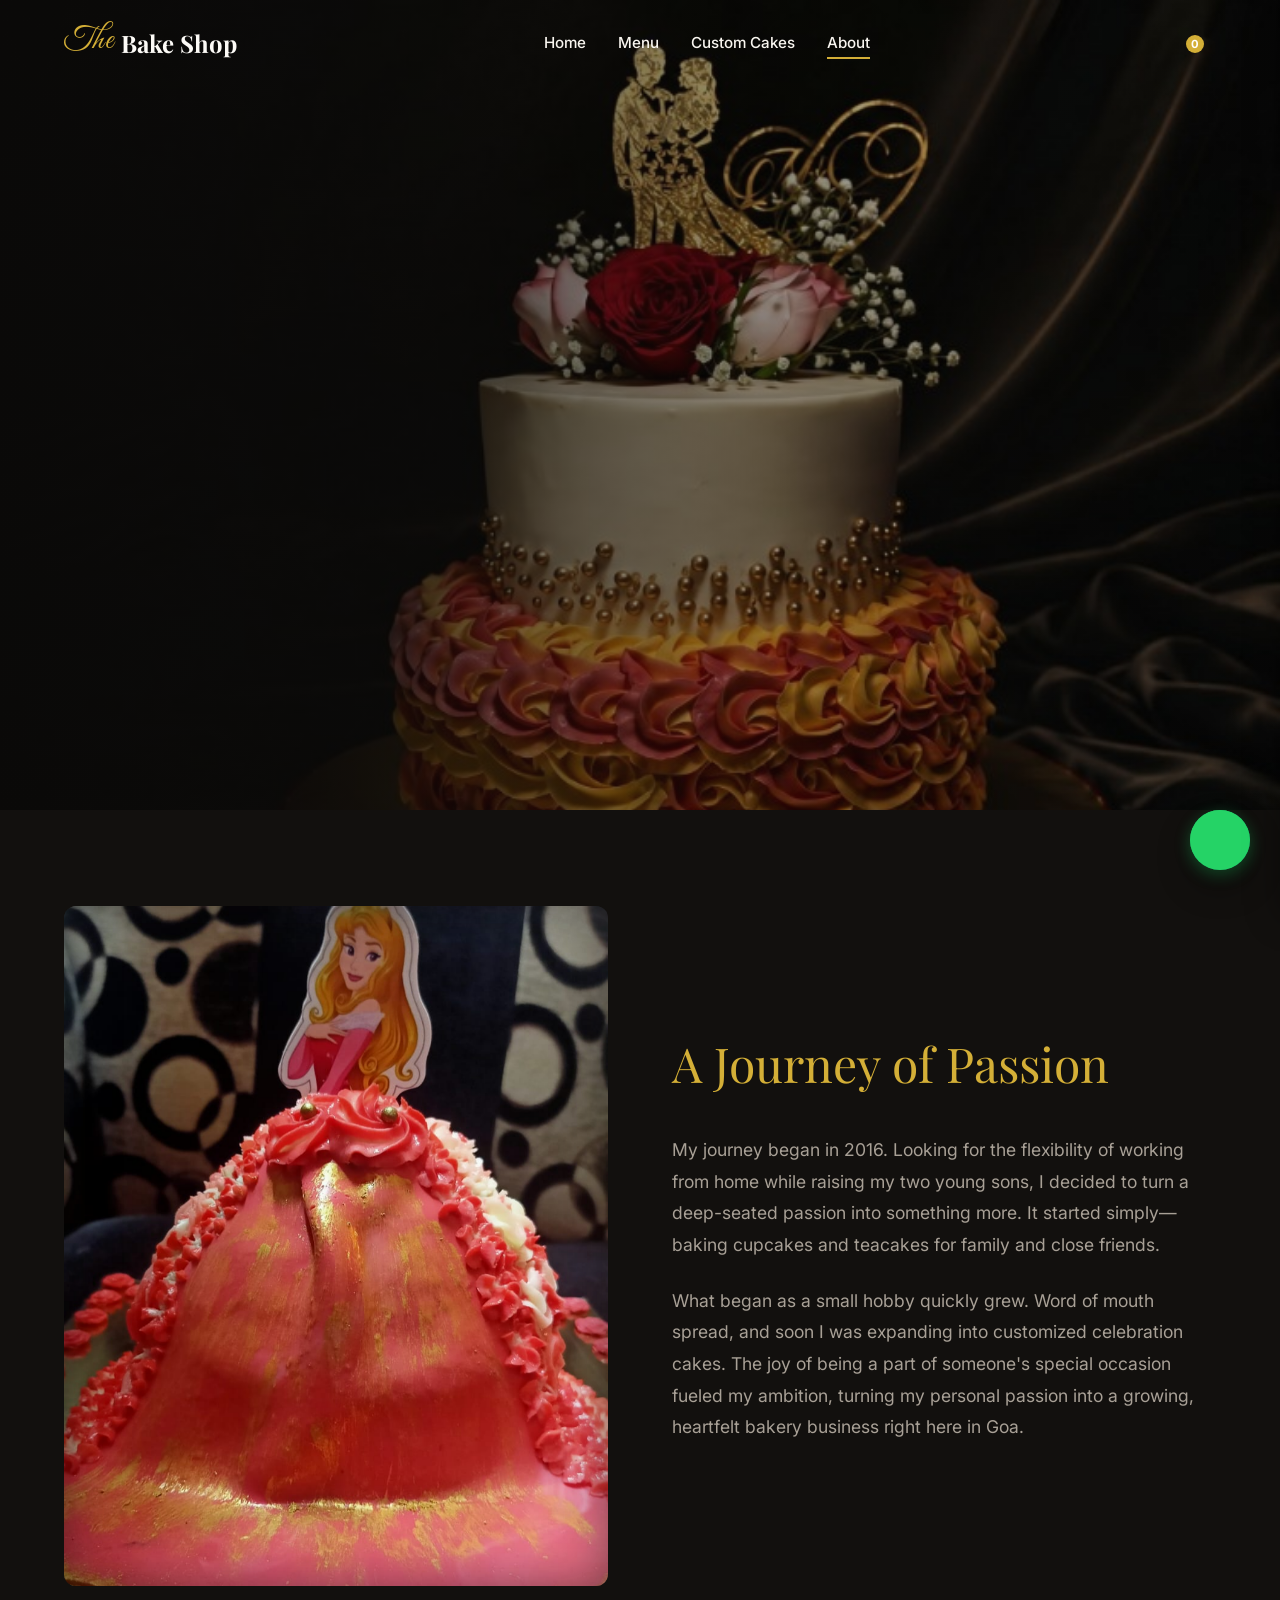
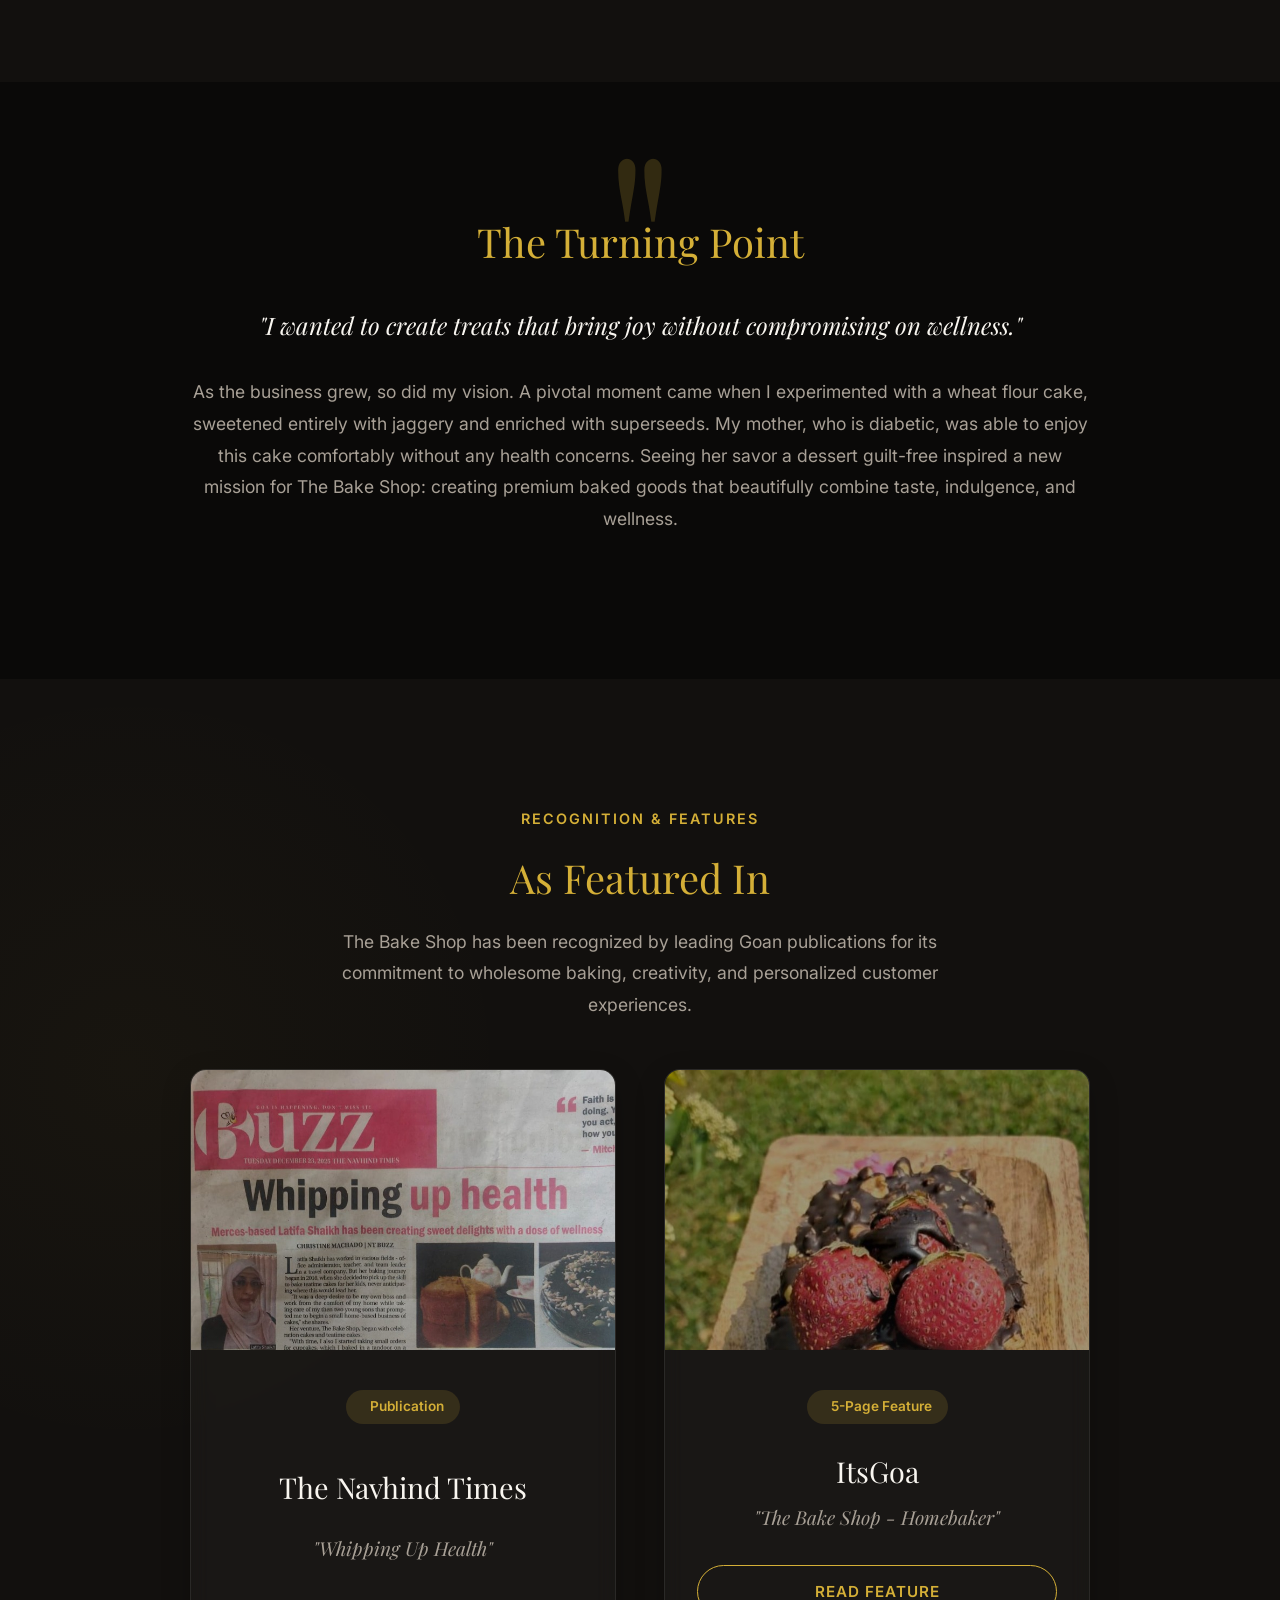
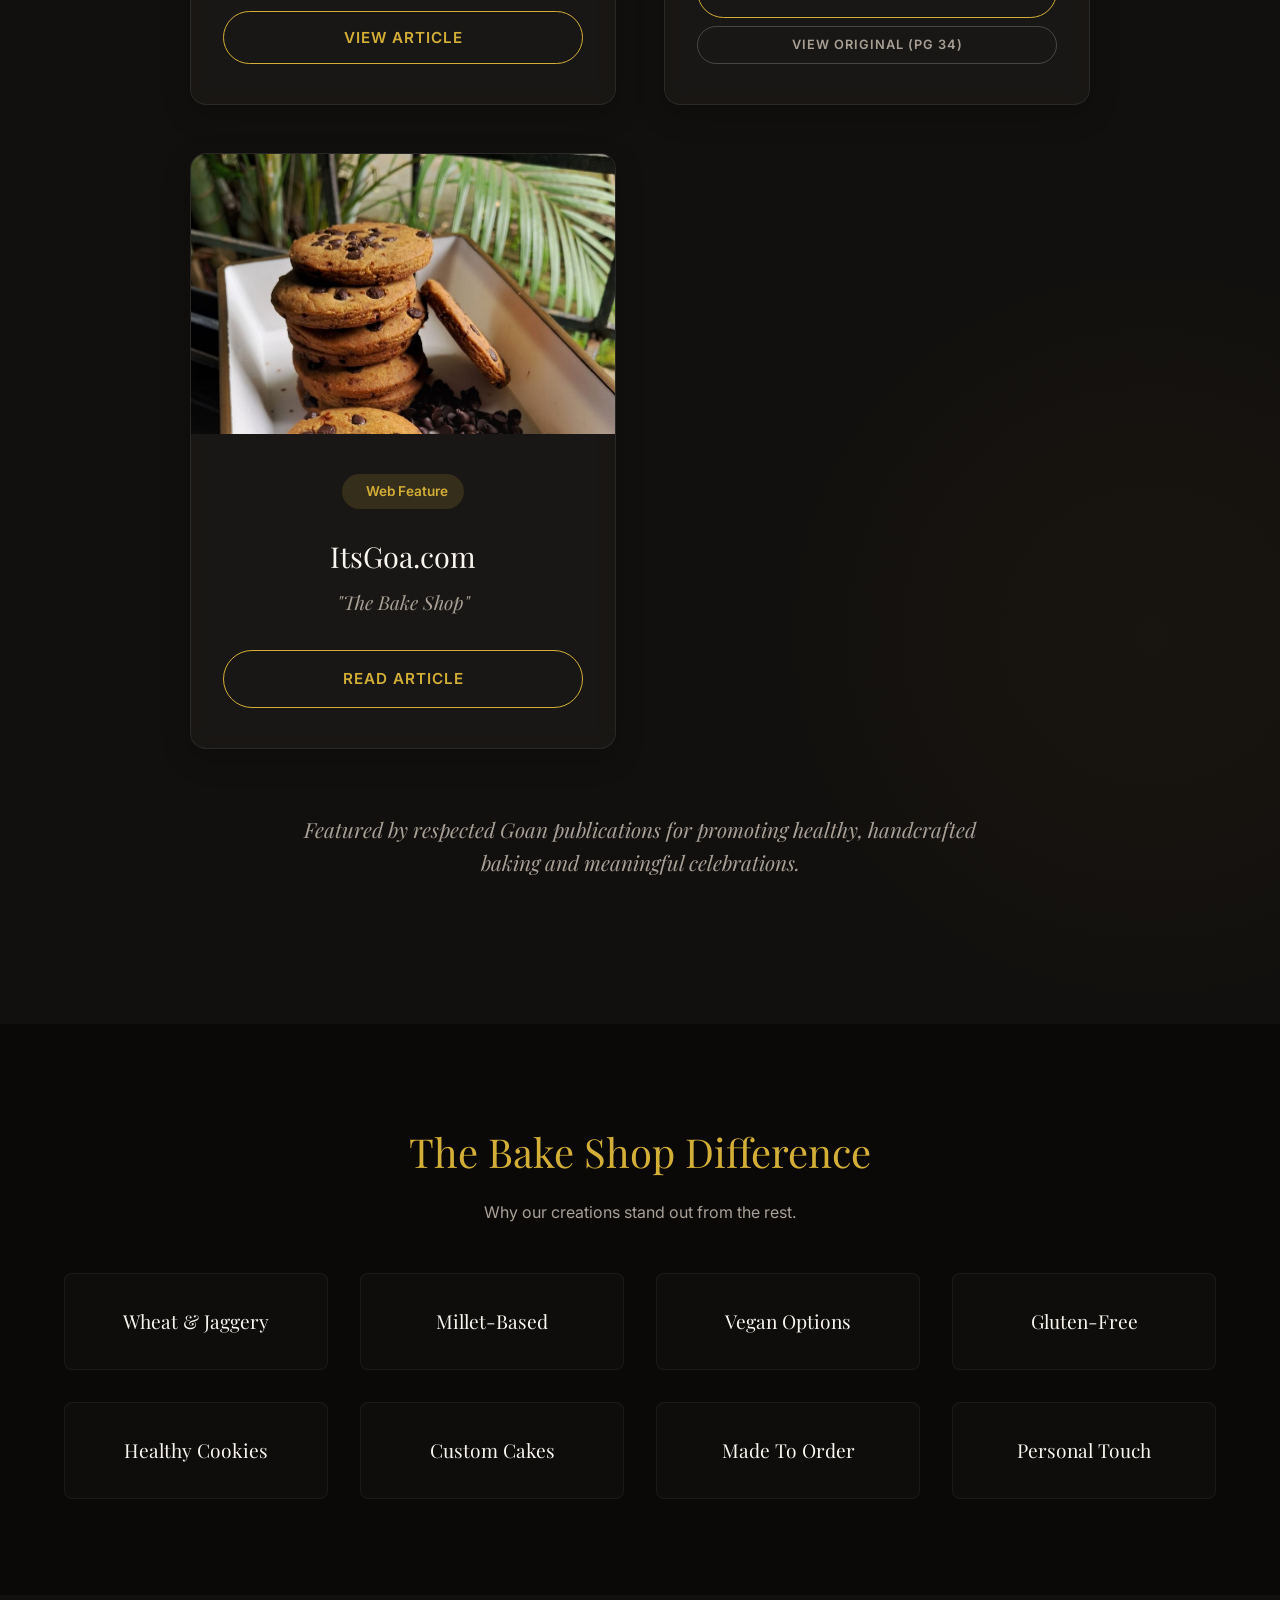
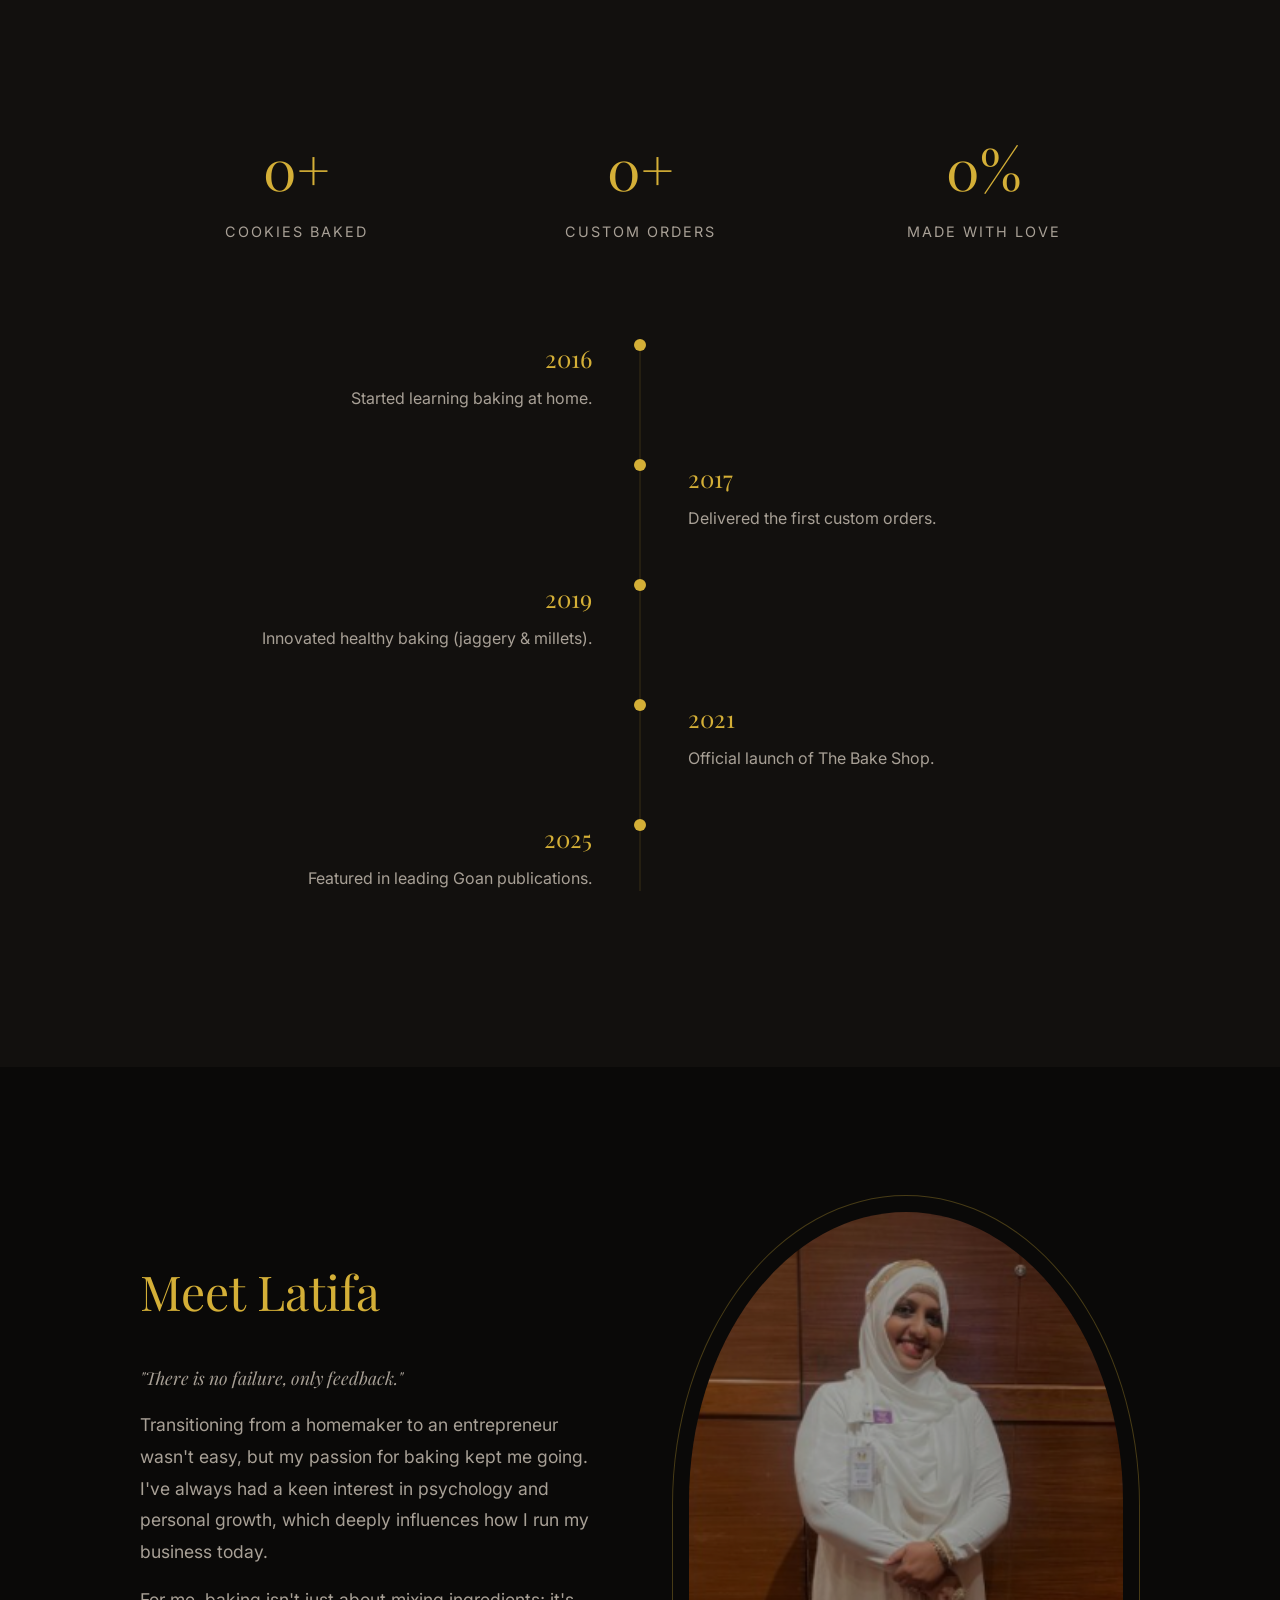
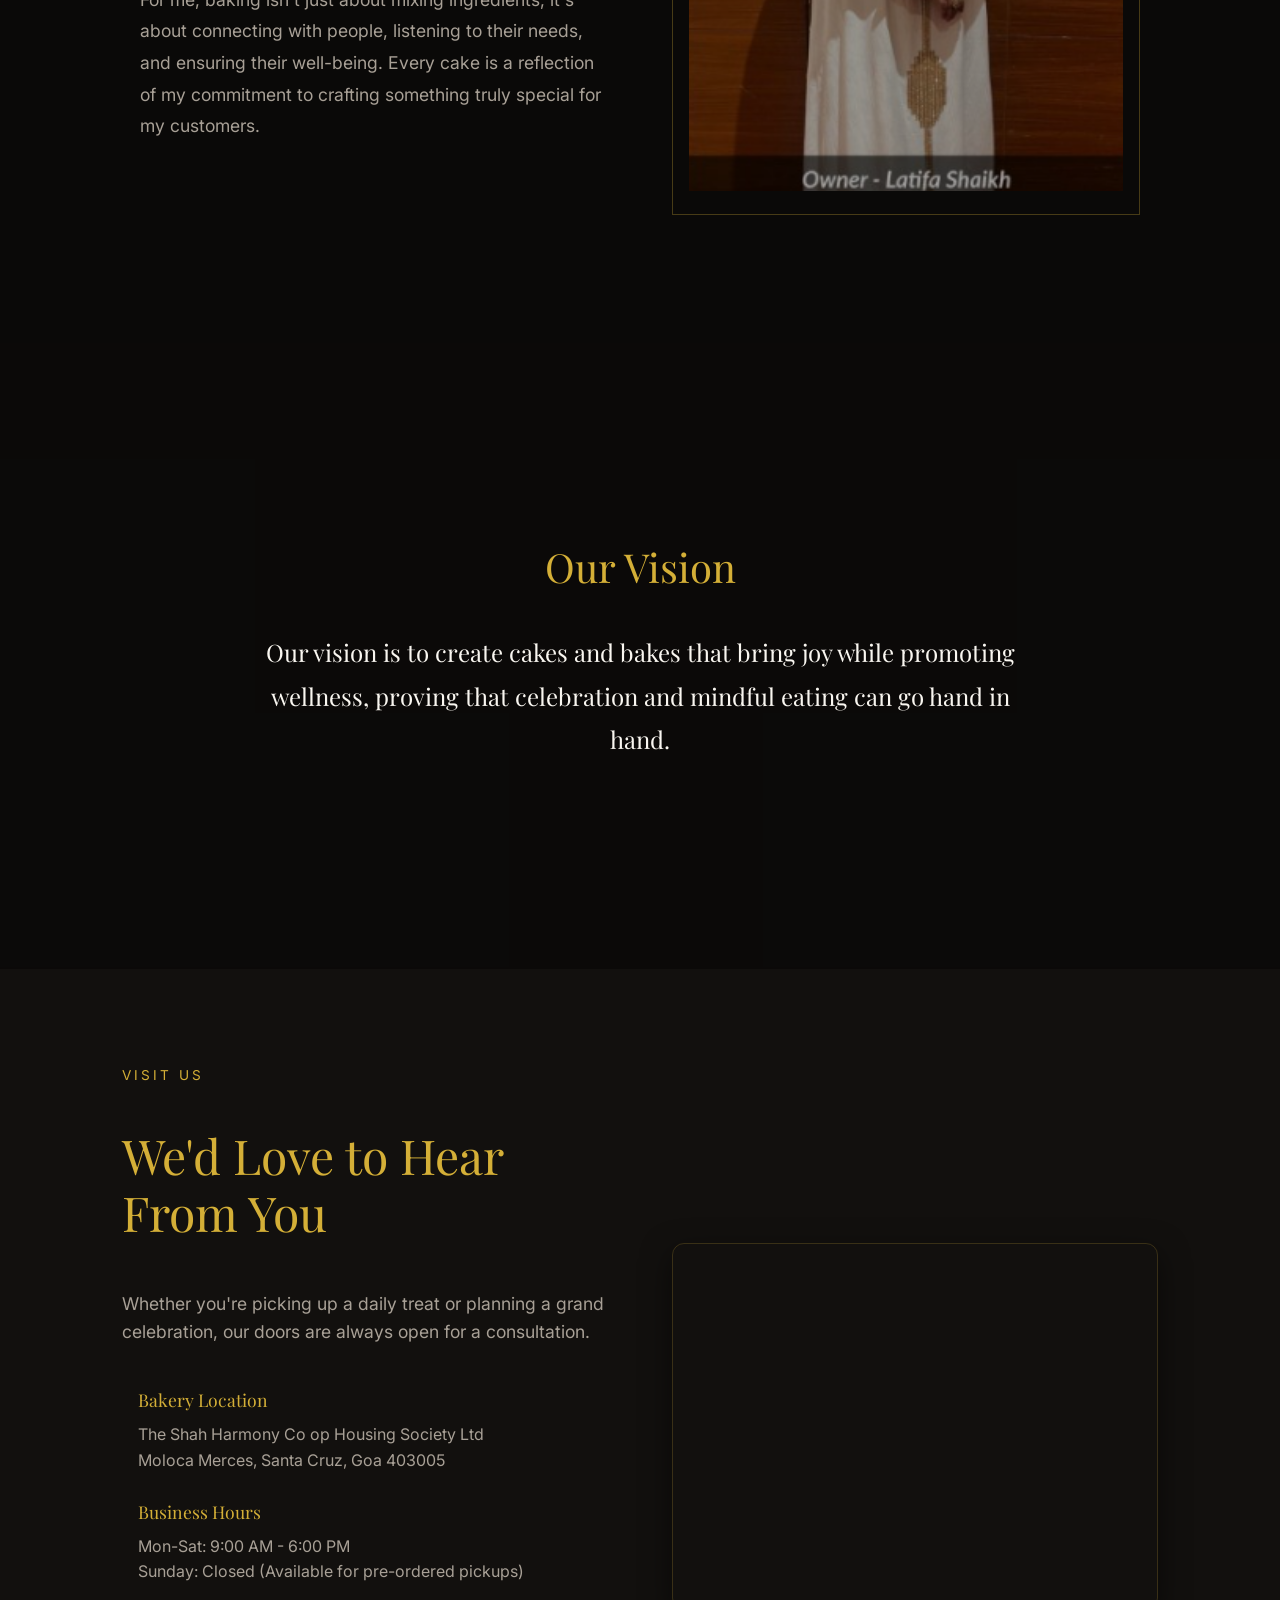
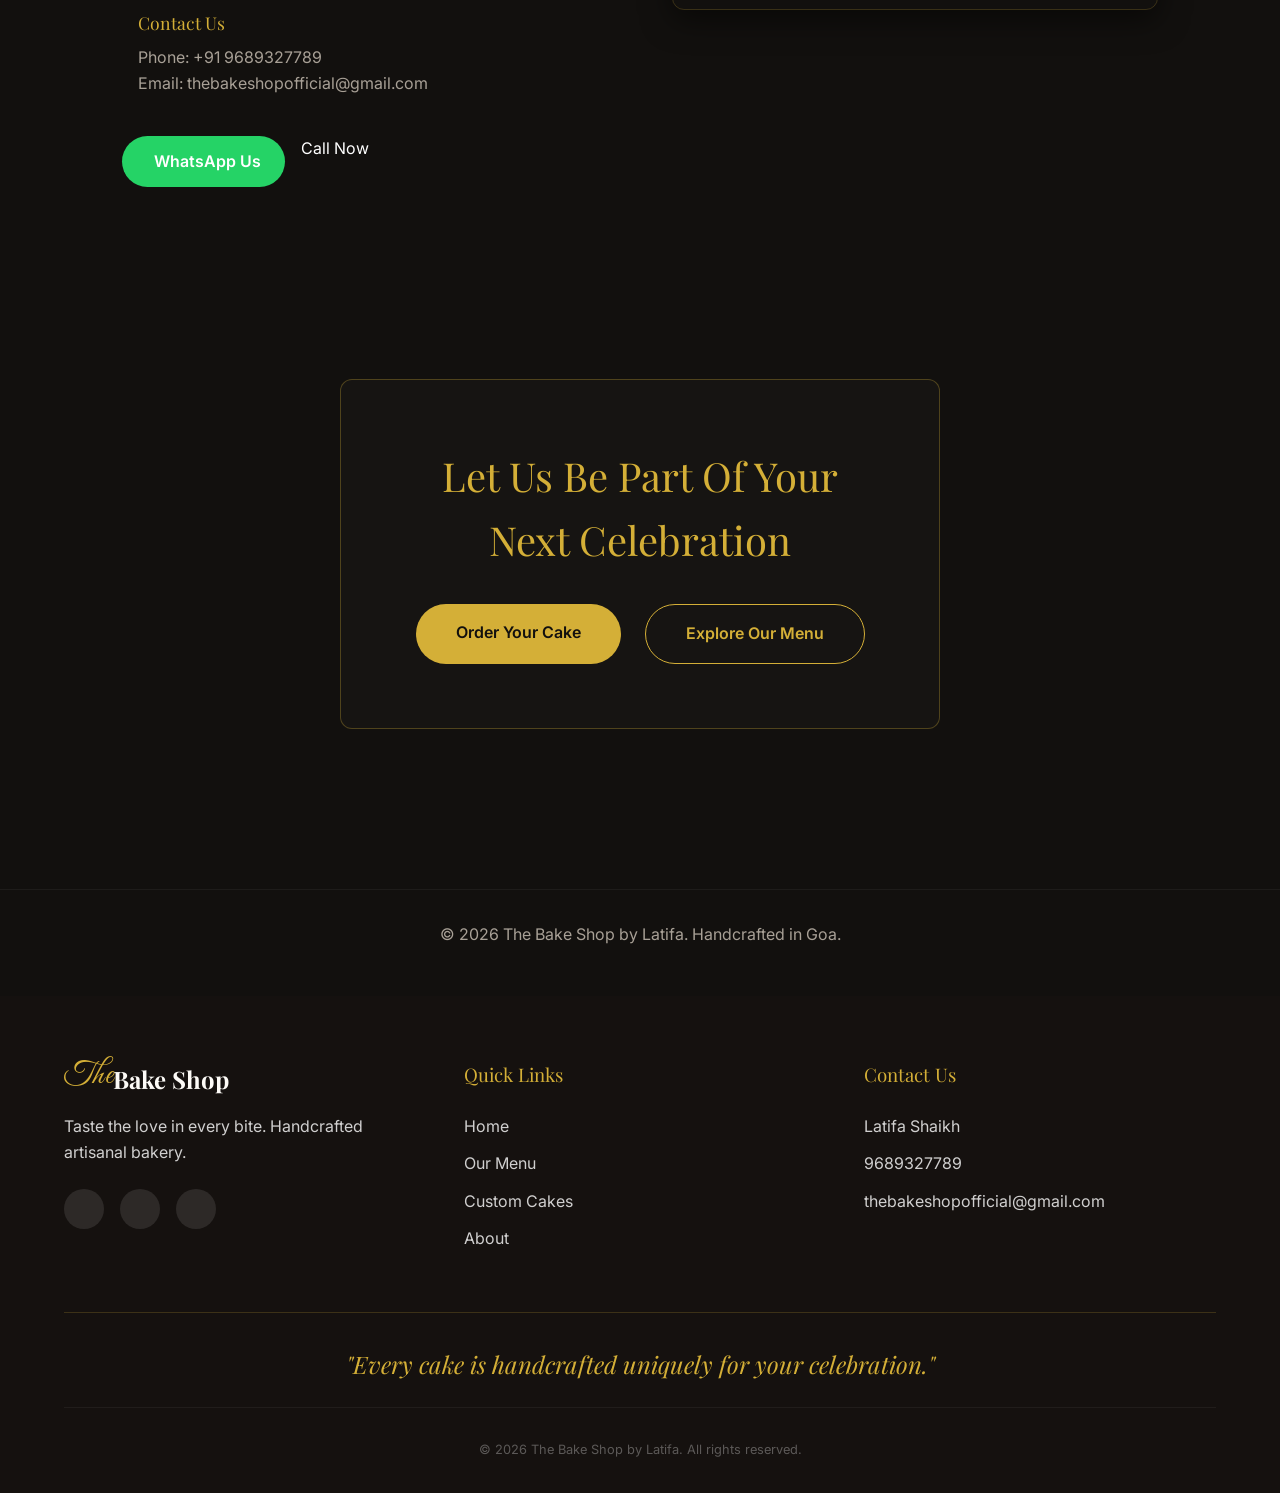
==== commit 08d61eb5: "first commit" ====
--- a/about.html
+++ b/about.html
@@ -232,11 +232,11 @@
 
     
     <!-- Visit Us Section -->
-    <section class="section-visit-us about-visit dark-section">
+    <section class="section-visit-us about-visit ">
         <div class="container visit-split fade-up">
             <div class="contact-info">
                 <span class="section-label">Visit Us</span>
-                <h2 class="section-title text-light">We'd Love to Hear From You</h2>
+                <h2 class="section-title ">We'd Love to Hear From You</h2>
                 <p style="color:var(--text-muted); font-size:1.1rem; line-height:1.6; margin-bottom:1rem;">Whether you're picking up a daily treat or planning a grand celebration, our doors are always open for a consultation.</p>
                 
                 <div class="contact-item">
@@ -257,7 +257,7 @@
                     <i class="ph ph-phone contact-icon"></i>
                     <div class="contact-details">
                         <h4>Contact Us</h4>
-                        <p>Phone: +91 9689327789<br>Email: hello@thebakeshopbylatifa.com</p>
+                        <p>Phone: <a href="https://wa.me/919689327789" style="color: inherit; text-decoration: none;">+91 9689327789</a><br>Email: <a href="mailto:thebakeshopofficial@gmail.com?subject=New%20Order%20Inquiry" style="color: inherit; text-decoration: none;">thebakeshopofficial@gmail.com</a></p>
                     </div>
                 </div>
                 
--- a/styles.css
+++ b/styles.css
@@ -163,7 +163,18 @@
   font-weight: 700;
   display: flex;
   align-items: center;
+  text-decoration: none;
+  color: var(--text-main);
+}
+.nav-logo-text {
+  display: inline-flex;
+  align-items: center;
   gap: 0.5rem;
+}
+.nav-logo-mobile {
+  display: none;
+  height: 80px;
+  width: auto;
 }
 
 .nav-logo .accent-text {
@@ -1254,6 +1265,12 @@
   body {
     overflow-x: hidden;
   }
+  .nav-logo-text {
+    display: none;
+  }
+  .nav-logo-mobile {
+    display: block;
+  }
   .navbar {
     padding: 1rem 1.5rem;
   }
@@ -1330,6 +1347,12 @@
   .nav-icons button, .nav-icons a {
     font-size: 1.5rem; /* slightly larger for touch */
   }
+  .subpage-content {
+    padding-top: 150px;
+  }
+  .hero {
+    padding-top: 150px;
+  }
 }
 
 @media (max-width: 480px) {
@@ -1339,8 +1362,55 @@
   .hero-content p {
     font-size: 1rem;
   }
+  /* Mobile 2-Column Menu Grid */
   .menu-grid {
-    grid-template-columns: 1fr;
+    grid-template-columns: repeat(2, 1fr) !important;
+    gap: 0.75rem !important;
+    padding: 0 0.5rem;
+  }
+  .menu-item {
+    padding: 0.75rem;
+    border-radius: 12px;
+  }
+  .menu-item-image {
+    aspect-ratio: auto;
+    height: 120px;
+    margin-bottom: 0.5rem;
+  }
+  .menu-item-title {
+    font-size: 0.95rem;
+    margin-bottom: 0.25rem;
+  }
+  .menu-item-desc {
+    font-size: 0.75rem !important;
+    margin-bottom: 0.25rem;
+  }
+  .menu-item-tags {
+    display: none;
+  }
+  .menu-item-info {
+    padding-top: 0.5rem;
+    margin-bottom: 0.5rem;
+  }
+  .info-weight, .info-price {
+    font-size: 0.8rem;
+  }
+  .menu-item-footer {
+    padding-top: 0.5rem;
+    min-height: auto;
+    display: flex;
+    flex-direction: column;
+    align-items: stretch;
+    gap: 0.5rem;
+  }
+  .menu-item-footer .btn-add {
+    width: 100%;
+    padding: 0.5rem;
+    font-size: 0.85rem;
+    border-radius: 6px;
+  }
+  .menu-item-footer .qty-selector-morphed {
+    width: 100%;
   }
   .section-header h2 {
     font-size: 2rem;
--- a/about.css
+++ b/about.css
@@ -5,11 +5,18 @@
     --bg-darker: #0A0908;       /* Almost black for contrast sections */
     --text-light: #F9F6F0;      /* Warm cream/off-white */
     --text-muted: #A8A096;      /* Muted beige for secondary text */
-    --accent-gold: #D4AF37;     /* Classic metallic gold */
+    --accent-gold: #D4AF37;
     --accent-gold-dim: rgba(212, 175, 55, 0.2); 
     --font-heading: 'Playfair Display', serif;
     --font-body: 'Inter', sans-serif;
     --border-gold: 1px solid rgba(212, 175, 55, 0.3);
+}
+
+[data-theme="light"] {
+    --bg-dark: var(--bg-color);
+    --bg-darker: var(--surface-color);
+    --text-light: var(--text-main);
+    --text-muted: var(--text-muted);
 }
 
 /* Base resets specifically for about content */
@@ -375,7 +382,7 @@
 }
 
 @media (max-width: 768px) {
-    .featured-grid { grid-template-columns: 1fr; max-width: 400px; }
+    .featured-grid { grid-template-columns: 1fr; max-width: 100%; padding: 0 1rem; }
     .gallery-prev, .gallery-next {
         width: 40px; height: 40px; font-size: 18px;
     }
@@ -394,6 +401,22 @@
     gap: 2rem;
     max-width: 1200px;
     margin: 0 auto;
+}
+@media (max-width: 768px) {
+    .features-grid {
+        grid-template-columns: repeat(2, 1fr);
+        gap: 1rem;
+    }
+    .feature-box {
+        padding: 1.5rem 0.5rem;
+    }
+    .feature-box i {
+        font-size: 2rem;
+        margin-bottom: 0.5rem;
+    }
+    .feature-box h3 {
+        font-size: 1rem;
+    }
 }
 .feature-box {
     padding: 2rem;
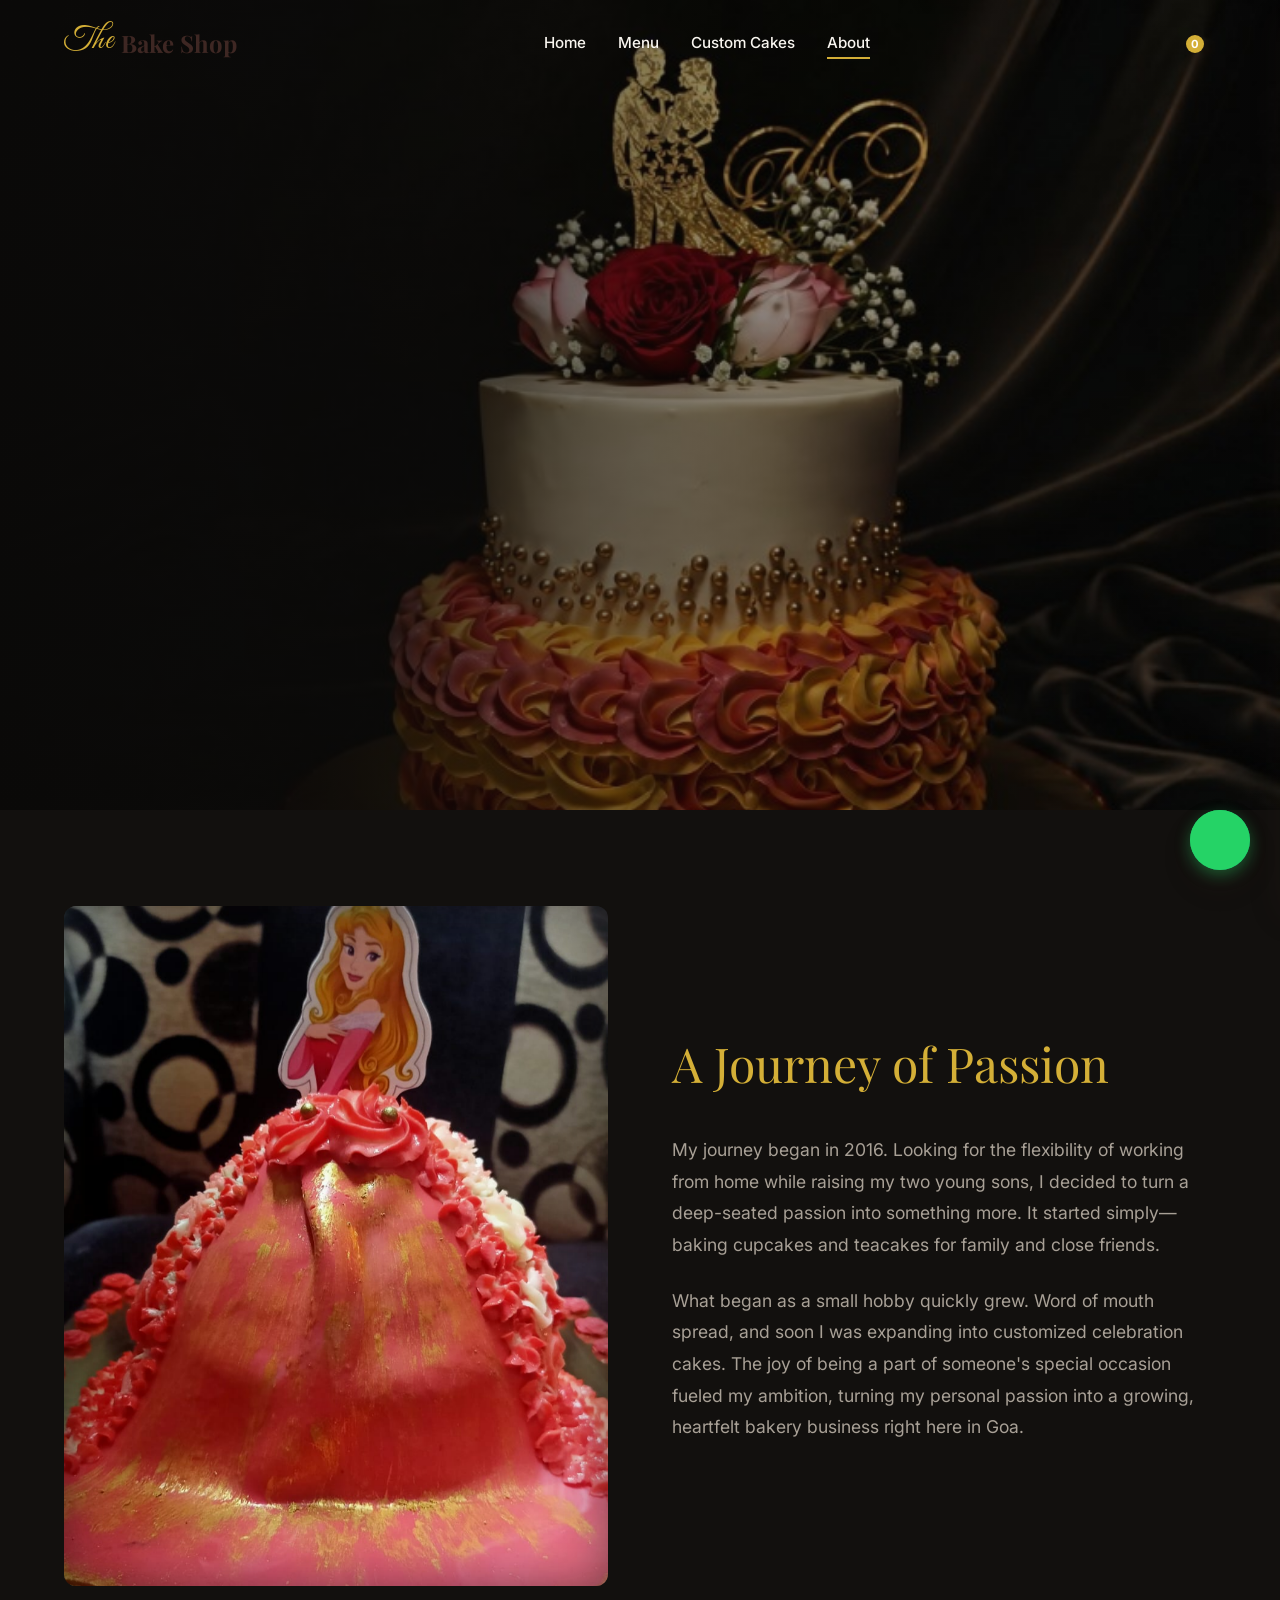
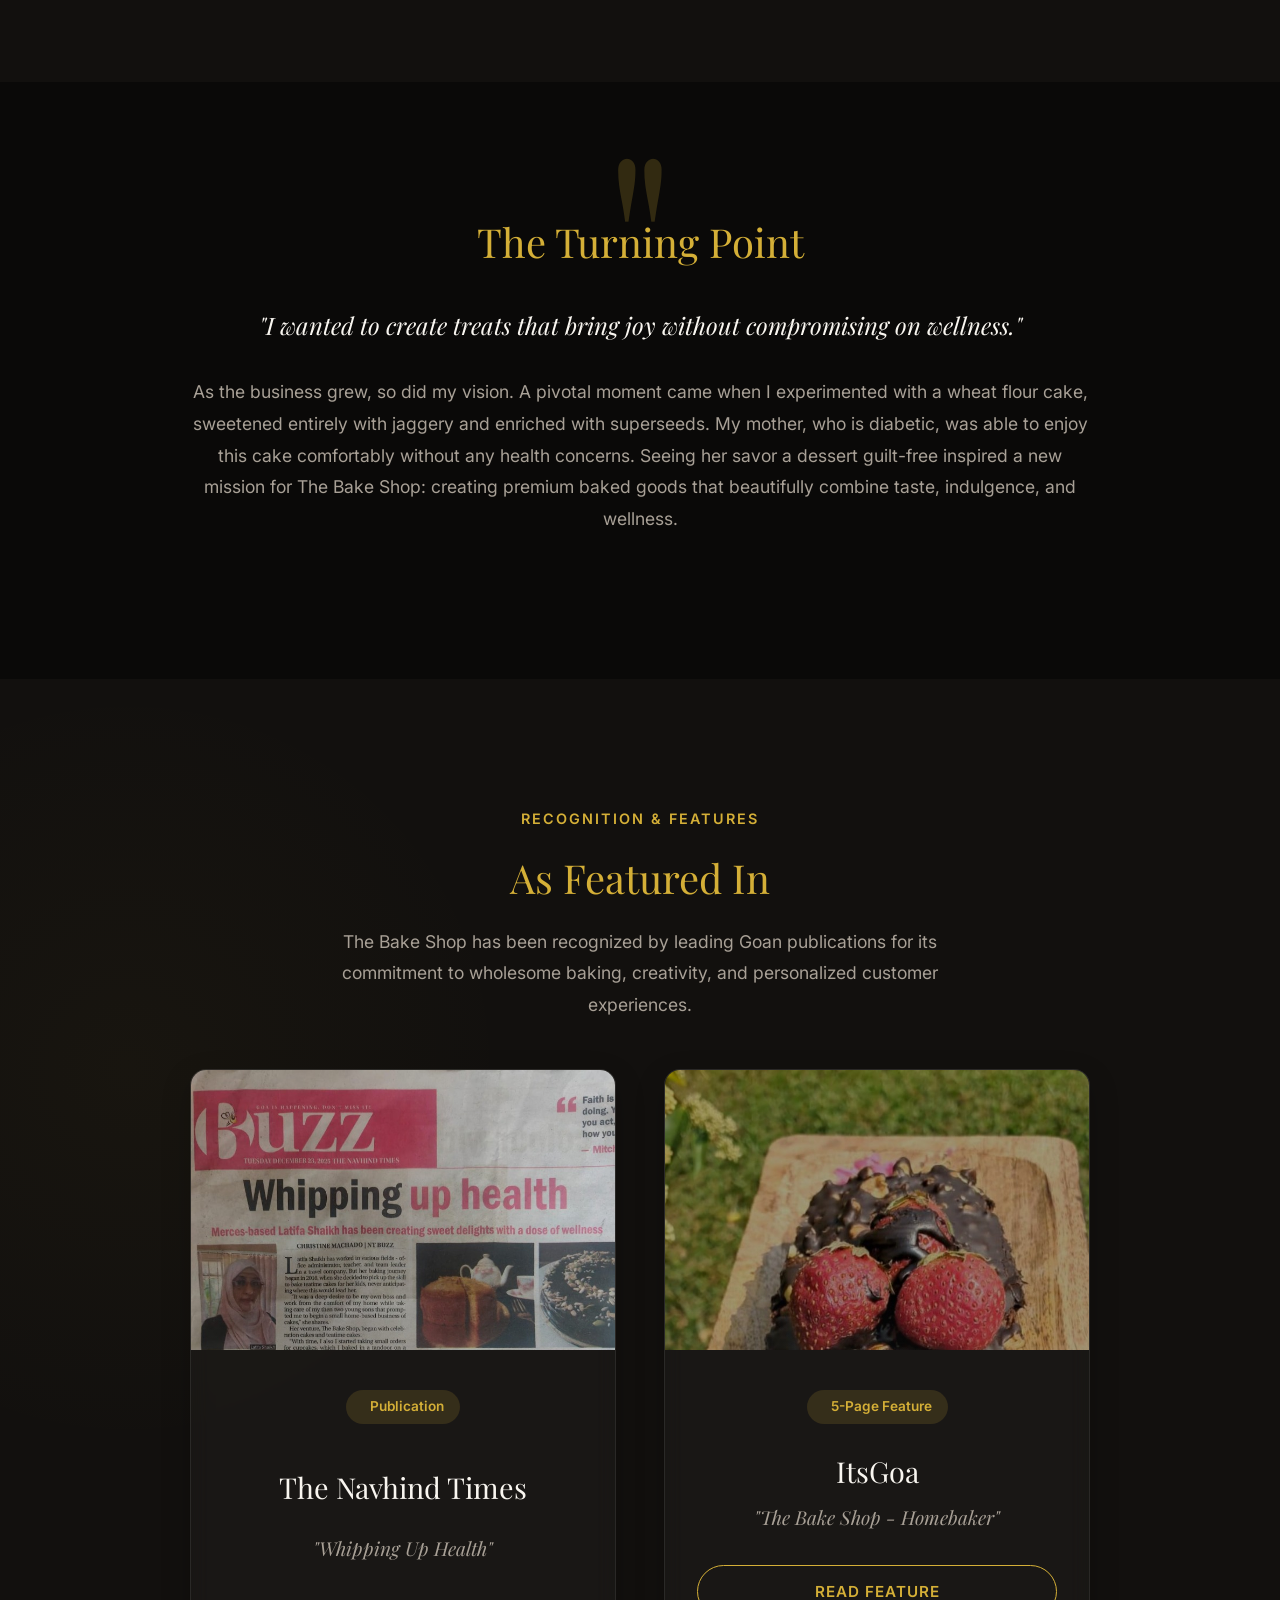
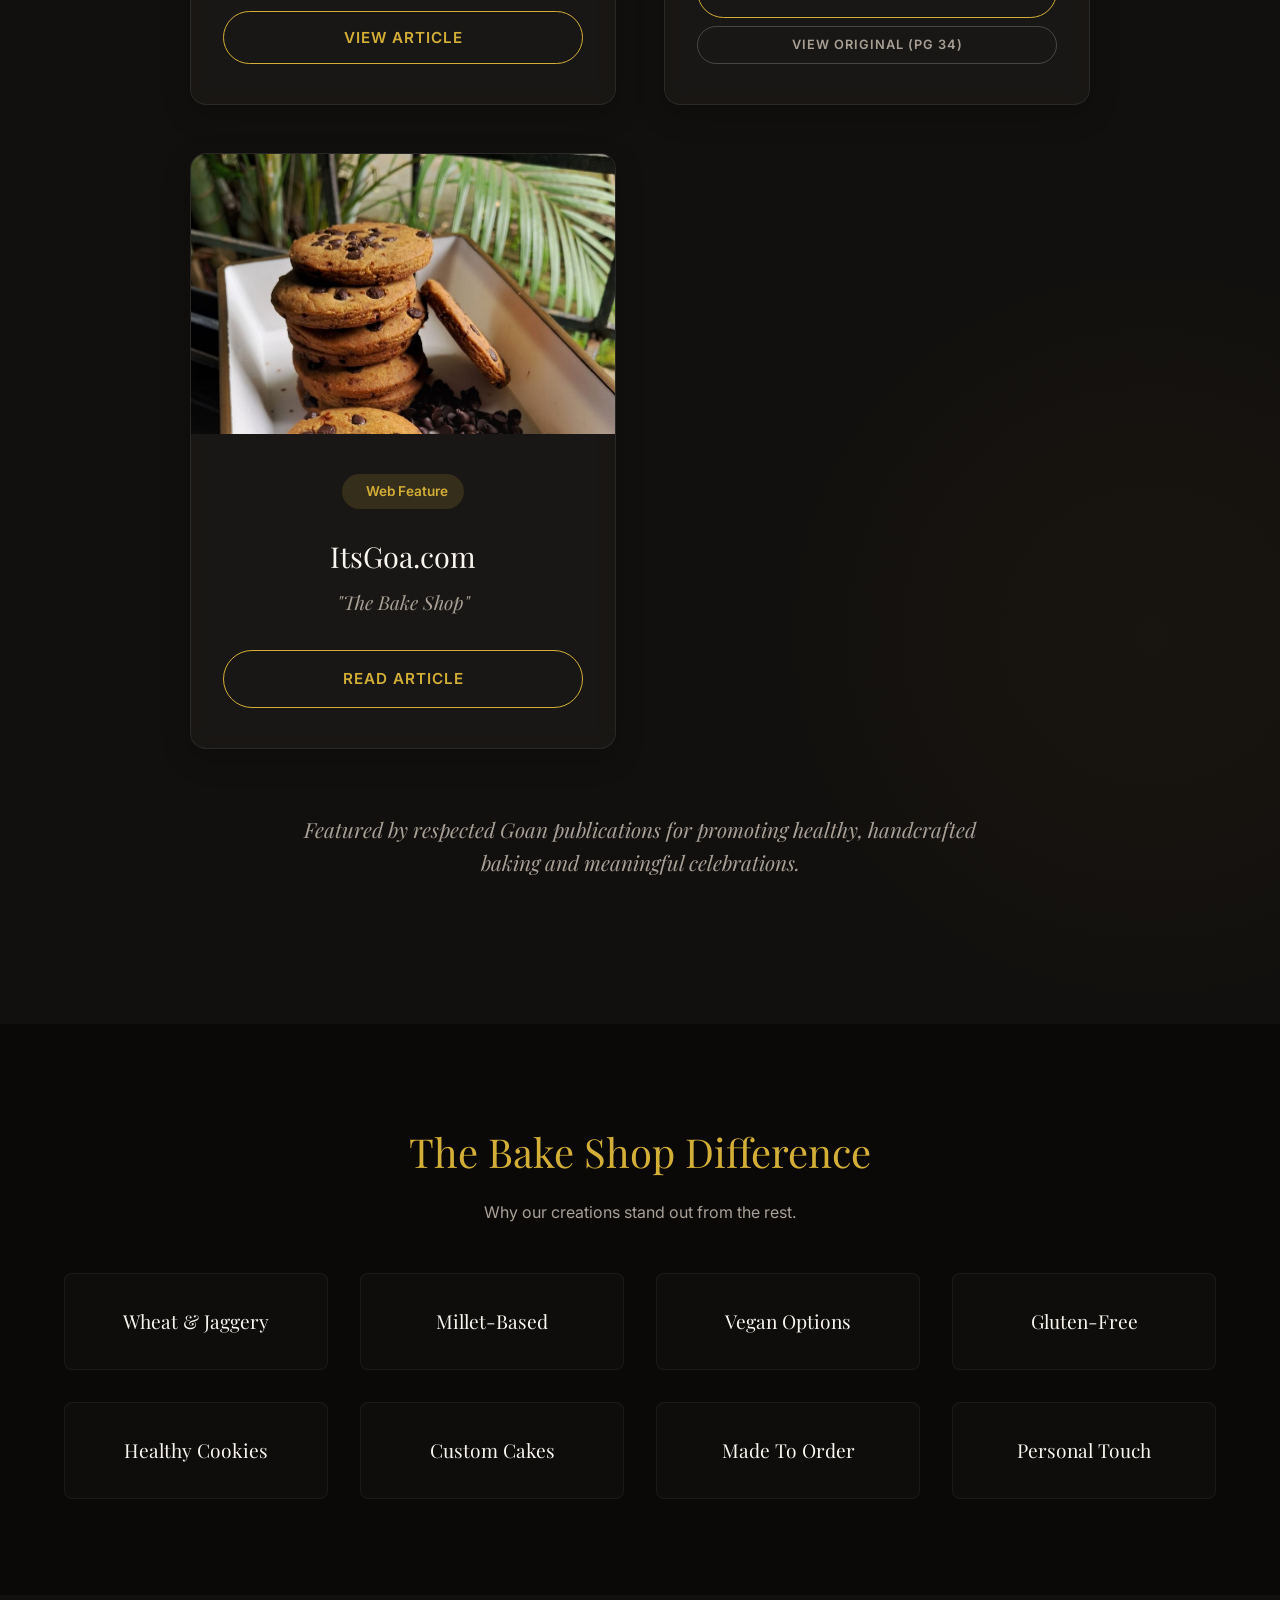
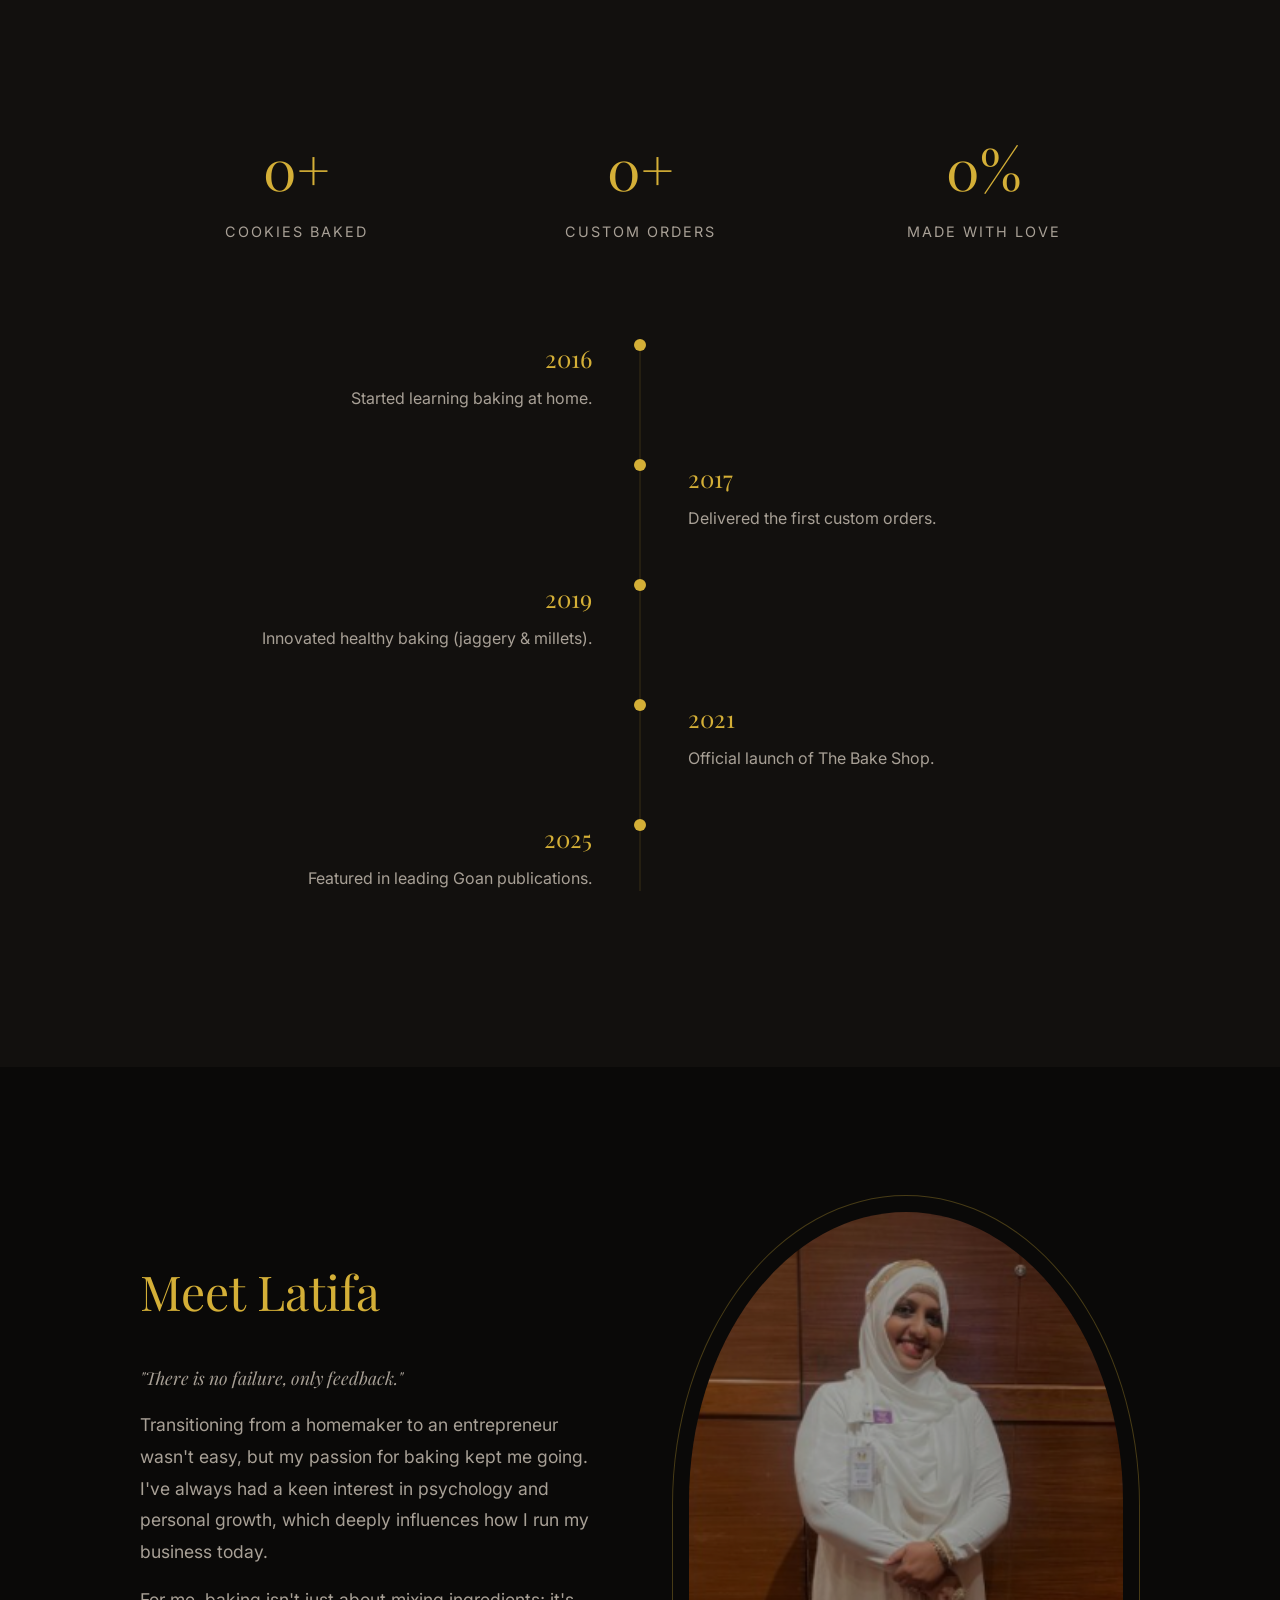
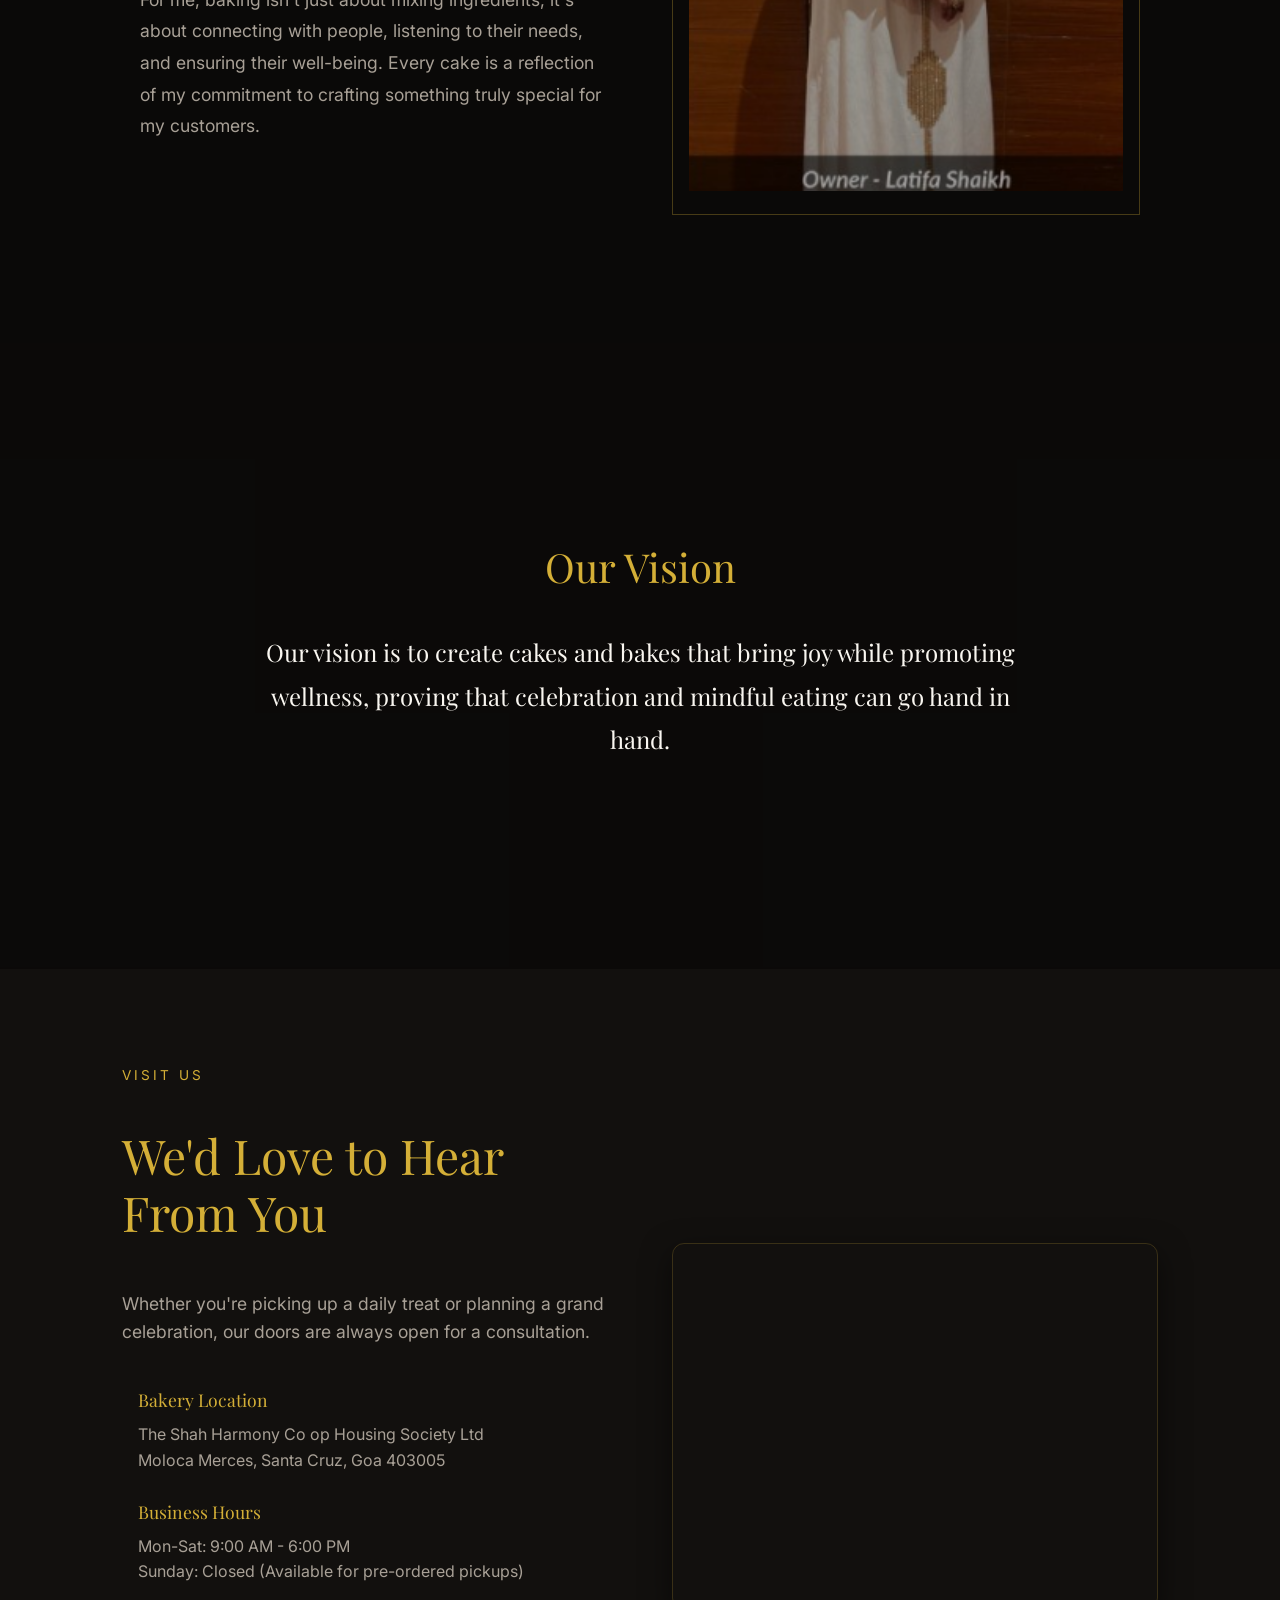
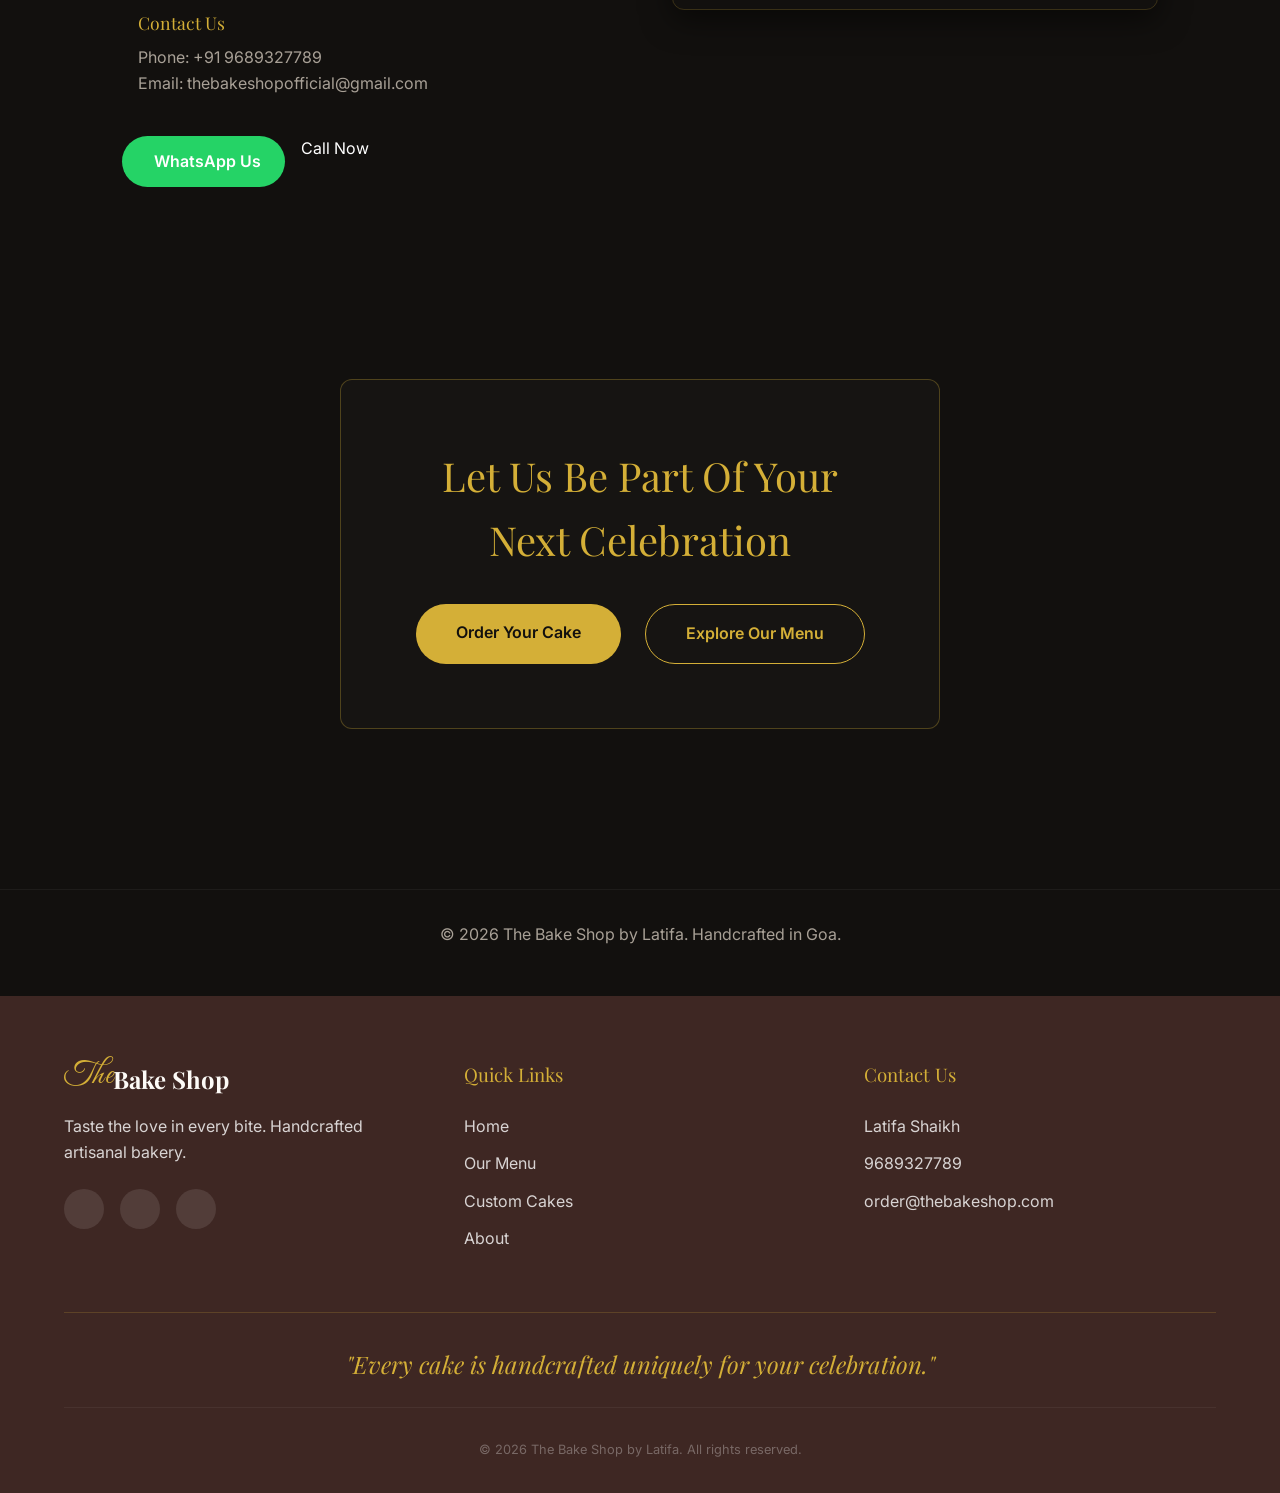
==== commit 2067787e: "Add cache buster to force browsers to load latest changes" ====
--- a/about.html
+++ b/about.html
@@ -14,7 +14,7 @@
     <script src="https://unpkg.com/@phosphor-icons/web"></script>
     
     <!-- CSS -->
-    <link rel="stylesheet" href="styles.css">
+    <link rel="stylesheet" href="styles.css?v=3">
     <link rel="stylesheet" href="about.css">
 </head>
 <body class="about-body">
@@ -311,7 +311,7 @@
     <script src="https://cdnjs.cloudflare.com/ajax/libs/gsap/3.12.2/ScrollTrigger.min.js"></script>
     
     <!-- Custom Scripts -->
-    <script src="script.js"></script>
+    <script src="script.js?v=3"></script>
     <script src="about.js"></script>
 
     
--- a/styles.css
+++ b/styles.css
@@ -722,6 +722,8 @@
 .tag-premium { background: linear-gradient(135deg, #111, #000); color: #e5c158; border: 1px solid #e5c158; }
 .tag-nutty { background: #795548; color: white; border: none; }
 .tag-vegan-friendly { background: #2e7d32; color: white; border: none; }
+.tag-seasonal { background: #ff9800; color: white; border: none; }
+.tag-bento { background: #333; color: white; border: none; }
 
 .menu-item:hover .menu-item-image img {
   transform: scale(1.05);
@@ -1673,3 +1675,5 @@
     margin: 0 auto;
     padding: 0 5%;
 }
+
+.tag-seasonal { background: #ff9800; color: white; border: none; }
--- a/about.css
+++ b/about.css
@@ -5,18 +5,11 @@
     --bg-darker: #0A0908;       /* Almost black for contrast sections */
     --text-light: #F9F6F0;      /* Warm cream/off-white */
     --text-muted: #A8A096;      /* Muted beige for secondary text */
-    --accent-gold: #D4AF37;
+    --accent-gold: #D4AF37;     /* Classic metallic gold */
     --accent-gold-dim: rgba(212, 175, 55, 0.2); 
     --font-heading: 'Playfair Display', serif;
     --font-body: 'Inter', sans-serif;
     --border-gold: 1px solid rgba(212, 175, 55, 0.3);
-}
-
-[data-theme="light"] {
-    --bg-dark: var(--bg-color);
-    --bg-darker: var(--surface-color);
-    --text-light: var(--text-main);
-    --text-muted: var(--text-muted);
 }
 
 /* Base resets specifically for about content */
@@ -382,7 +375,7 @@
 }
 
 @media (max-width: 768px) {
-    .featured-grid { grid-template-columns: 1fr; max-width: 100%; padding: 0 1rem; }
+    .featured-grid { grid-template-columns: 1fr; max-width: 400px; }
     .gallery-prev, .gallery-next {
         width: 40px; height: 40px; font-size: 18px;
     }
